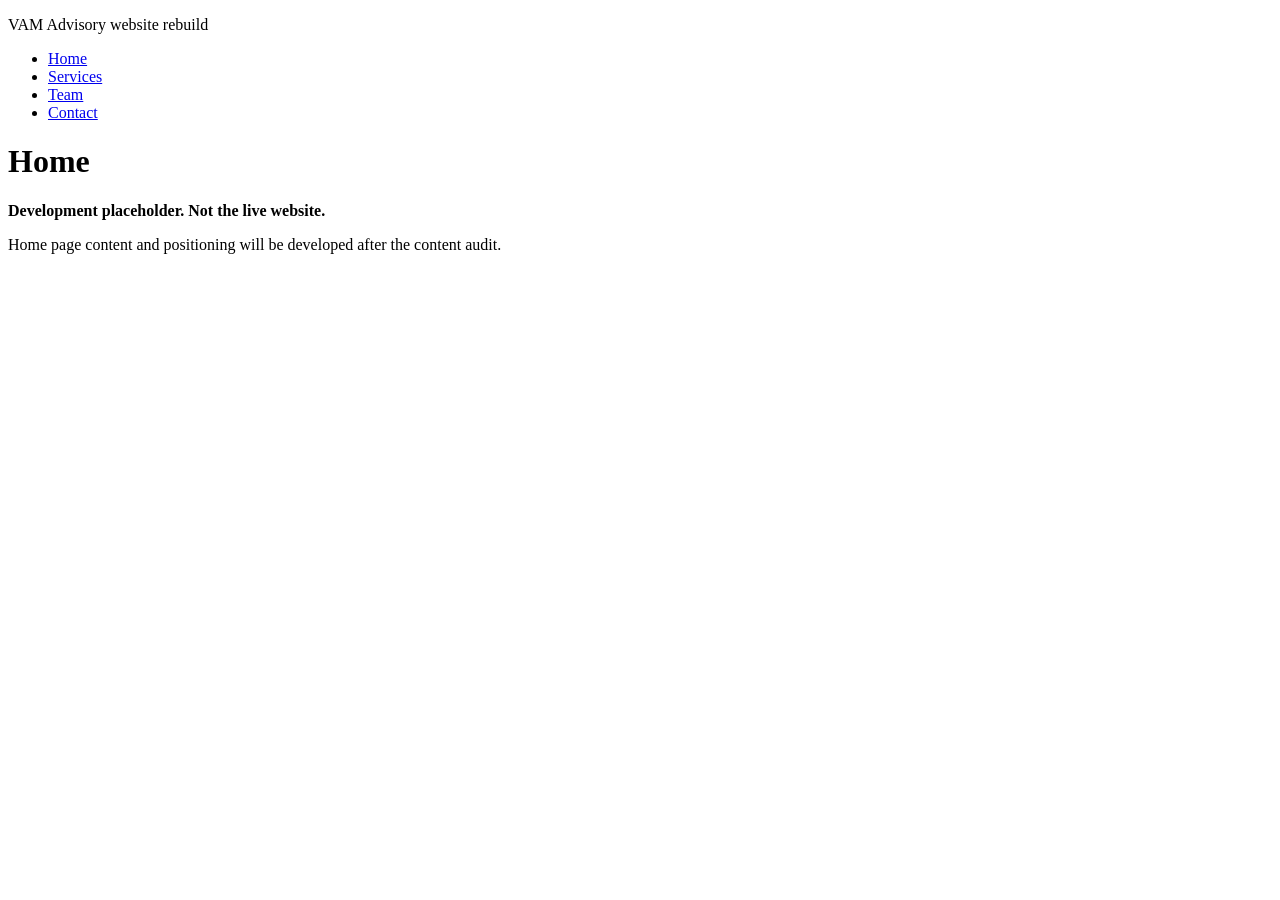
==== index.html @ 02a4db13 "Initialize static rebuild scaffold and staging SEO safeguards" ====
<!doctype html>
<html lang="en">
<head>
  <meta charset="utf-8">
  <meta name="viewport" content="width=device-width, initial-scale=1">
  <meta name="robots" content="noindex, nofollow, noarchive">
  <title>Home | VAM Advisory | Development placeholder</title>
  <link rel="stylesheet" href="assets/css/style.css">
</head>
<body>
  <header><p>VAM Advisory website rebuild</p><nav aria-label="Main navigation"><ul><li><a href="index.html">Home</a></li>
<li><a href="services/index.html">Services</a></li>
<li><a href="team/index.html">Team</a></li>
<li><a href="contact/index.html">Contact</a></li></ul></nav></header>
  <main><h1>Home</h1><p><strong>Development placeholder. Not the live website.</strong></p><p>Home page content and positioning will be developed after the content audit.</p></main>
</body>
</html>
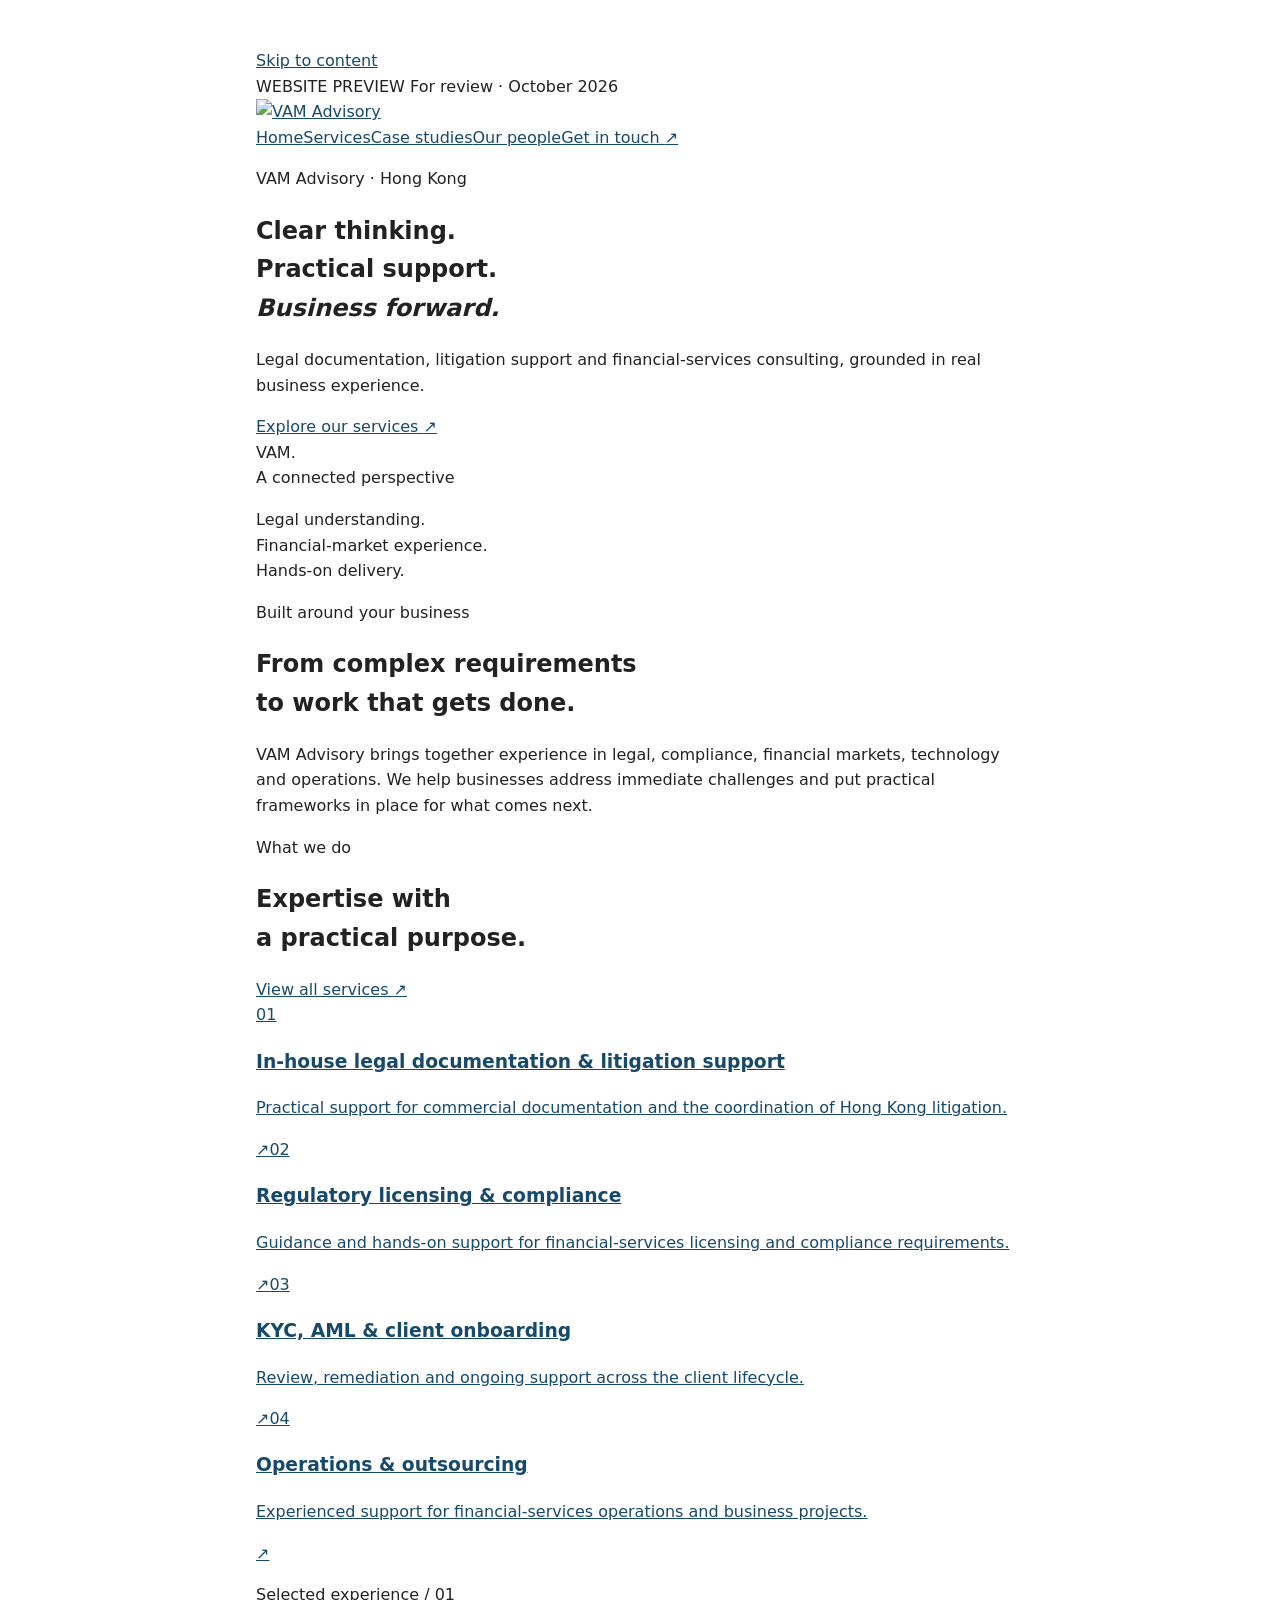
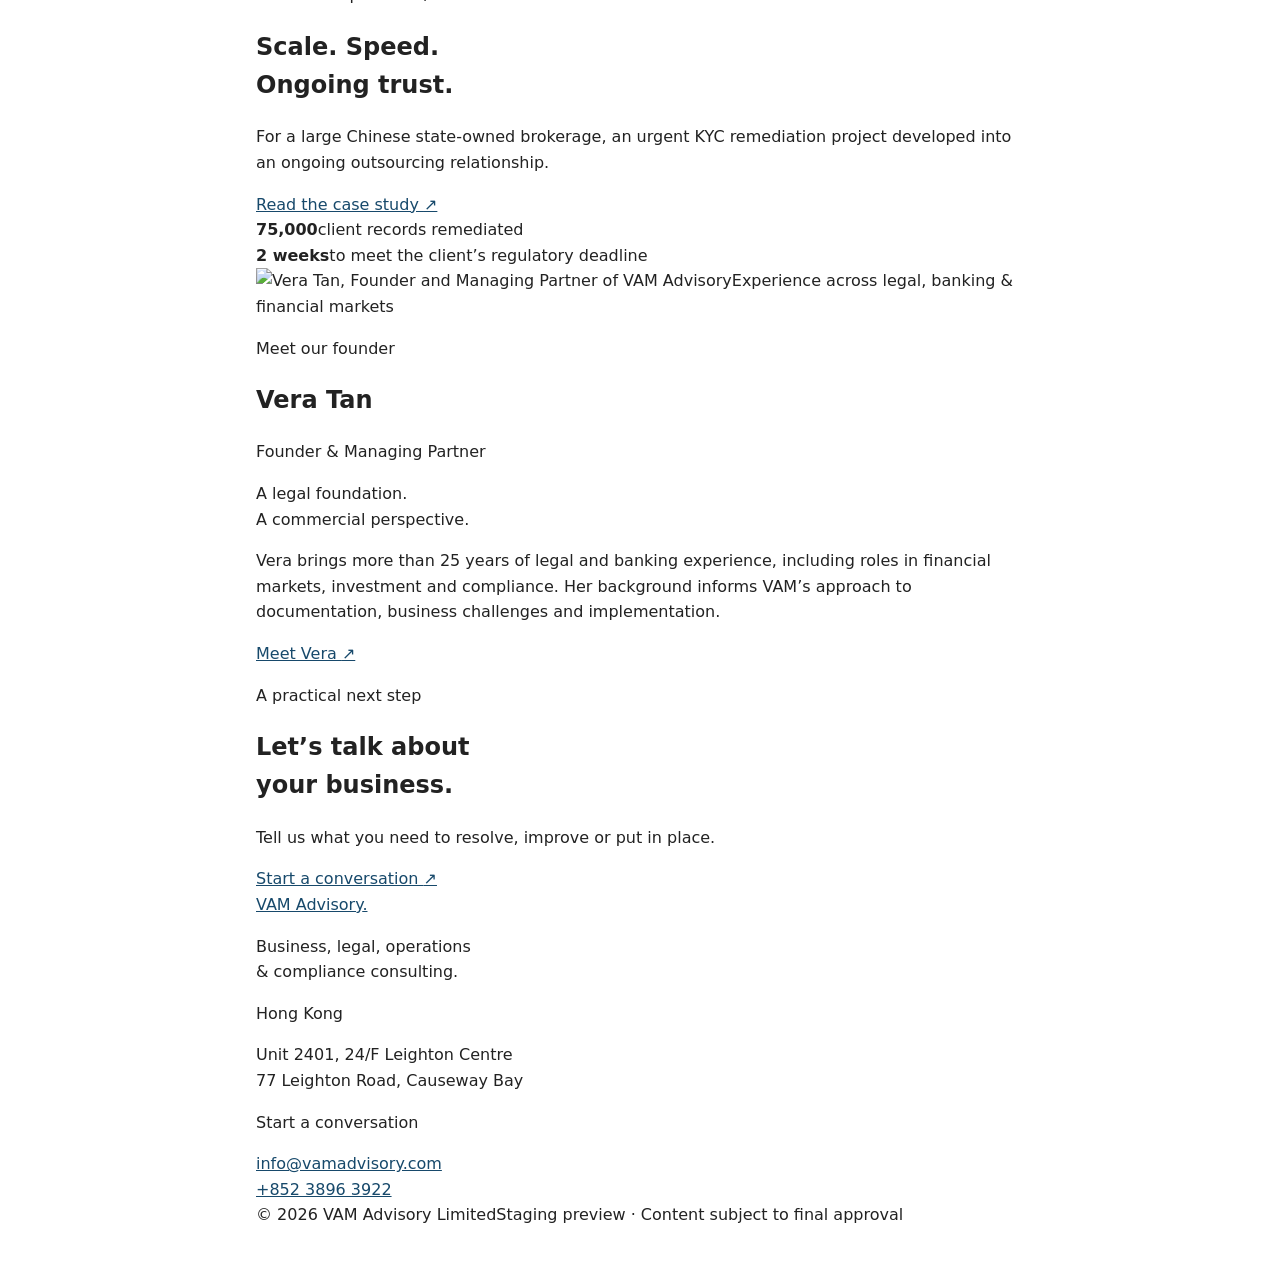
==== commit 7b4deec0: "Build VAM Advisory first review draft" ====
--- a/index.html
+++ b/index.html
@@ -1,17 +1,13 @@
 <!doctype html>
-<html lang="en">
-<head>
-  <meta charset="utf-8">
-  <meta name="viewport" content="width=device-width, initial-scale=1">
-  <meta name="robots" content="noindex, nofollow, noarchive">
-  <title>Home | VAM Advisory | Development placeholder</title>
-  <link rel="stylesheet" href="assets/css/style.css">
-</head>
-<body>
-  <header><p>VAM Advisory website rebuild</p><nav aria-label="Main navigation"><ul><li><a href="index.html">Home</a></li>
-<li><a href="services/index.html">Services</a></li>
-<li><a href="team/index.html">Team</a></li>
-<li><a href="contact/index.html">Contact</a></li></ul></nav></header>
-  <main><h1>Home</h1><p><strong>Development placeholder. Not the live website.</strong></p><p>Home page content and positioning will be developed after the content audit.</p></main>
-</body>
-</html>
+<html lang="en"><head><meta charset="utf-8"><meta name="viewport" content="width=device-width, initial-scale=1">
+<meta name="robots" content="noindex, nofollow, noarchive"><meta name="description" content="VAM Advisory Hong Kong provides legal documentation, litigation support, regulatory compliance, KYC and operational consulting.">
+<meta name="theme-color" content="#181918"><title>Business, legal &amp; compliance consulting | VAM Advisory Hong Kong</title>
+<link rel="stylesheet" href="assets/css/style.css"></head>
+<body><a class="skip" href="#main">Skip to content</a>
+<div class="review-bar">WEBSITE PREVIEW <span>For review · October 2026</span></div>
+<header class="header"><div class="shell header-inner"><a class="brand" href="index.html" aria-label="VAM Advisory home"><img src="assets/images/vam-logo.png" alt="VAM Advisory" width="250" height="82"></a><nav aria-label="Main navigation"><a aria-current="page" href="index.html">Home</a><a href="services/index.html">Services</a><a href="case-studies/index.html">Case studies</a><a href="team/index.html">Our people</a><a class="nav-contact"  href="contact/index.html">Get in touch <span aria-hidden="true">↗</span></a></nav></div></header>
+<main id="main"><section class="hero shell"><div class="hero-copy"><p class="eyebrow">VAM Advisory · Hong Kong</p><h1>Clear thinking.<br>Practical support.<br><em>Business forward.</em></h1><p class="lead">Legal documentation, litigation support and financial-services consulting, grounded in real business experience.</p><a class="button button-dark" href="services/index.html">Explore our services <span aria-hidden="true">↗</span></a></div><aside class="hero-aside"><span class="large-mark" aria-hidden="true">VAM<span>.</span></span><div class="aside-caption"><span class="small-label">A connected perspective</span><p>Legal understanding.<br>Financial-market experience.<br>Hands-on delivery.</p></div><span class="vertical-line" aria-hidden="true"></span></aside></section>
+<section class="intro-band"><div class="shell intro-grid"><p class="eyebrow">Built around your business</p><h2>From complex requirements<br>to work that gets done.</h2><p>VAM Advisory brings together experience in legal, compliance, financial markets, technology and operations. We help businesses address immediate challenges and put practical frameworks in place for what comes next.</p></div></section>
+<section class="section shell"><div class="section-heading"><div><p class="eyebrow">What we do</p><h2>Expertise with<br>a practical purpose.</h2></div><a class="text-link" href="services/index.html">View all services <span aria-hidden="true">↗</span></a></div><div class="service-list"><a class="service-row" href="services/index.html#service-1"><span class="row-no">01</span><h3>In-house legal documentation & litigation support</h3><p>Practical support for commercial documentation and the coordination of Hong Kong litigation.</p><span class="row-arrow" aria-hidden="true">↗</span></a><a class="service-row" href="services/index.html#service-2"><span class="row-no">02</span><h3>Regulatory licensing & compliance</h3><p>Guidance and hands-on support for financial-services licensing and compliance requirements.</p><span class="row-arrow" aria-hidden="true">↗</span></a><a class="service-row" href="services/index.html#service-3"><span class="row-no">03</span><h3>KYC, AML & client onboarding</h3><p>Review, remediation and ongoing support across the client lifecycle.</p><span class="row-arrow" aria-hidden="true">↗</span></a><a class="service-row" href="services/index.html#service-4"><span class="row-no">04</span><h3>Operations & outsourcing</h3><p>Experienced support for financial-services operations and business projects.</p><span class="row-arrow" aria-hidden="true">↗</span></a></div></section><section class="case-feature"><div class="shell feature-grid"><div><p class="eyebrow">Selected experience / 01</p><h2>Scale. Speed.<br>Ongoing trust.</h2><p>For a large Chinese state-owned brokerage, an urgent KYC remediation project developed into an ongoing outsourcing relationship.</p><a class="text-link light-link" href="case-studies/index.html#case-1">Read the case study <span aria-hidden="true">↗</span></a></div><div class="metric"><strong>75,000</strong><span>client records remediated</span><div class="metric-rule"></div><strong class="metric-small">2 weeks</strong><span>to meet the client’s regulatory deadline</span></div></div></section>
+<section class="section shell founder-grid"><div class="portrait-wrap"><img src="assets/images/vera-tan.jpeg" alt="Vera Tan, Founder and Managing Partner of VAM Advisory" width="503" height="586" loading="lazy"><span class="portrait-caption">Experience across legal, banking &amp; financial markets</span></div><div class="founder-copy"><p class="eyebrow">Meet our founder</p><h2>Vera Tan</h2><p class="role">Founder &amp; Managing Partner</p><p class="lead">A legal foundation.<br>A commercial perspective.</p><p>Vera brings more than 25 years of legal and banking experience, including roles in financial markets, investment and compliance. Her background informs VAM’s approach to documentation, business challenges and implementation.</p><a class="text-link" href="team/vera-tan/index.html">Meet Vera <span aria-hidden="true">↗</span></a></div></section><section class="cta"><div class="shell cta-inner"><div><p class="eyebrow">A practical next step</p><h2>Let’s talk about<br>your business.</h2></div><div><p>Tell us what you need to resolve, improve or put in place.</p><a class="button button-dark" href="contact/index.html">Start a conversation <span aria-hidden="true">↗</span></a></div></div></section></main>
+<footer class="footer"><div class="shell footer-grid"><div><a class="footer-brand" href="index.html">VAM Advisory<span class="gold">.</span></a><p>Business, legal, operations<br>&amp; compliance consulting.</p></div><div><p class="footer-label">Hong Kong</p><p>Unit 2401, 24/F Leighton Centre<br>77 Leighton Road, Causeway Bay</p></div><div><p class="footer-label">Start a conversation</p><a href="mailto:info@vamadvisory.com">info@vamadvisory.com</a><br><a href="tel:+85238963922">+852 3896 3922</a></div></div><div class="shell footer-bottom"><span>© 2026 VAM Advisory Limited</span><span>Staging preview · Content subject to final approval</span></div></footer></body></html>
--- a/assets/css/style.css
+++ b/assets/css/style.css
@@ -0,0 +1,4 @@
+/* Minimal placeholder styles. Corporate identity and design are pending approval. */
+body { max-width: 48rem; margin: 3rem auto; padding: 0 1rem; font-family: system-ui, sans-serif; line-height: 1.6; color: #222; }
+nav ul { display: flex; flex-wrap: wrap; gap: 1rem; padding: 0; list-style: none; }
+a { color: #17496b; }
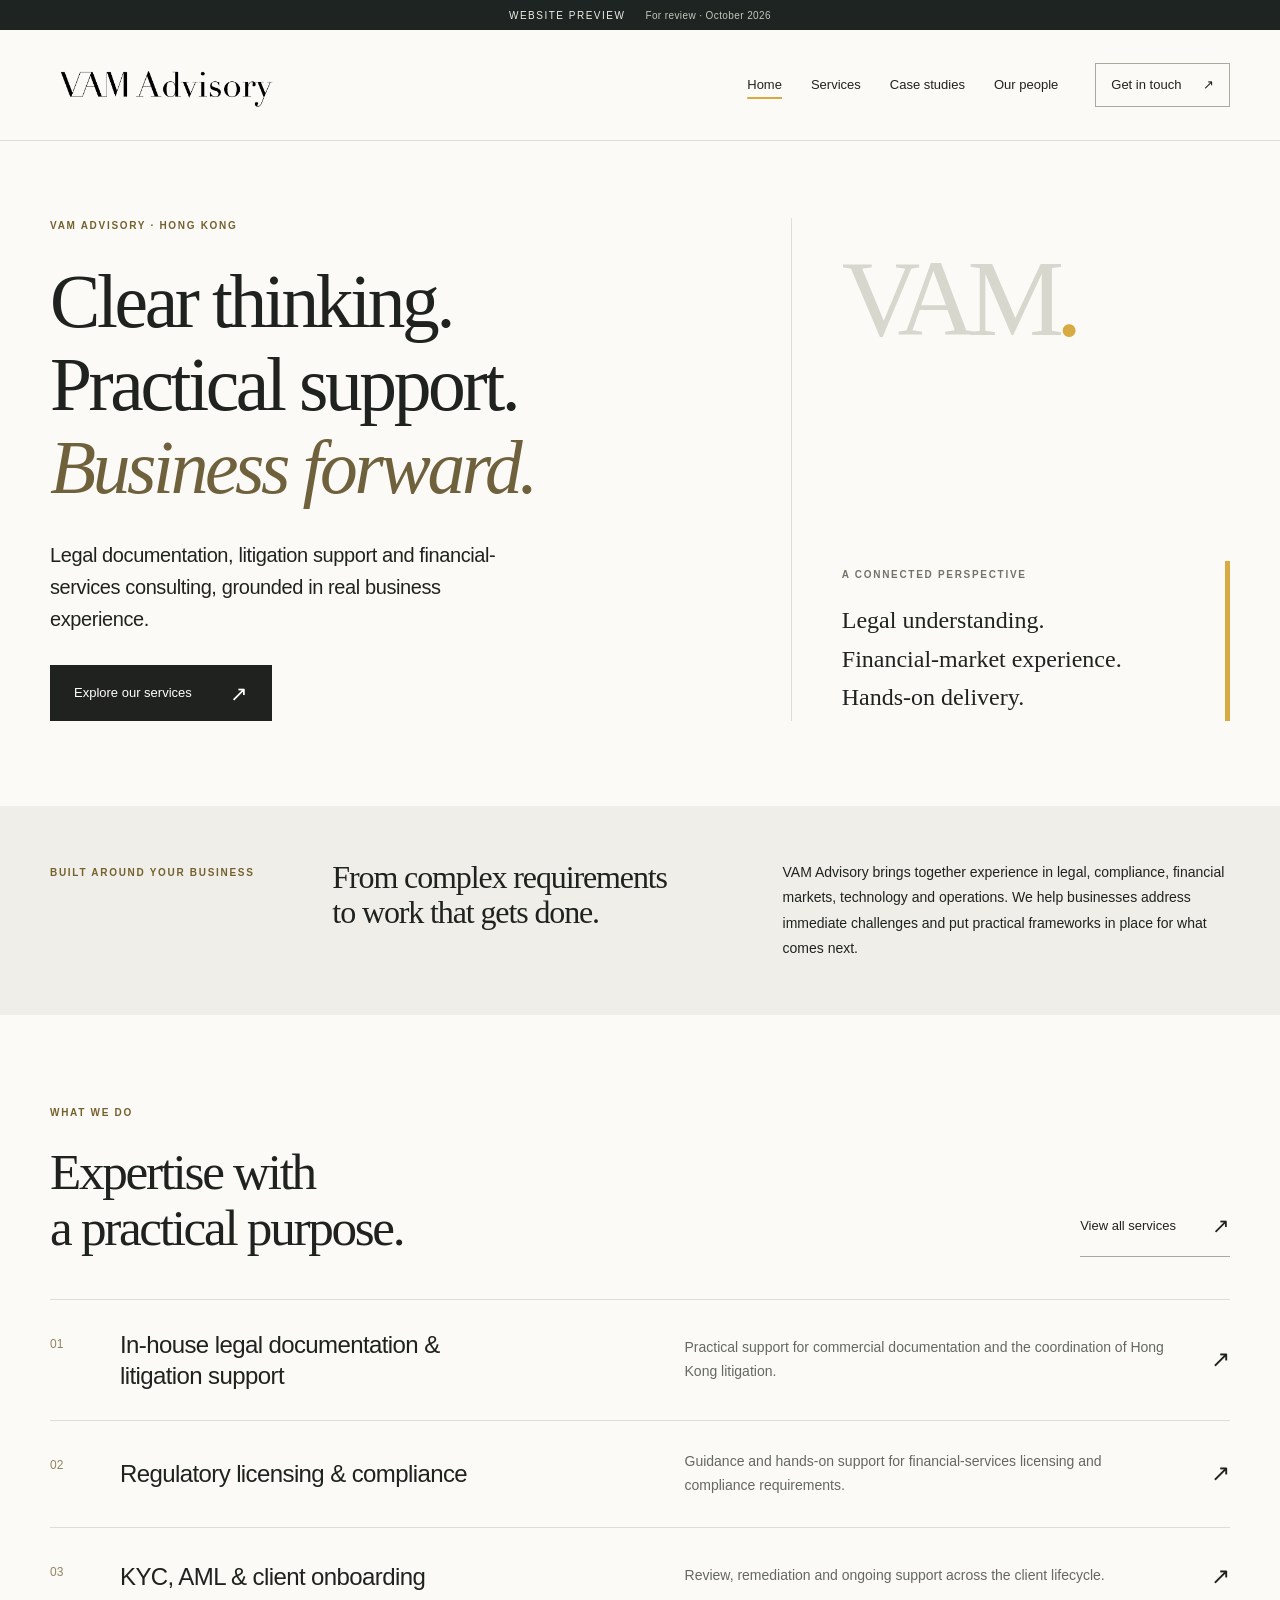
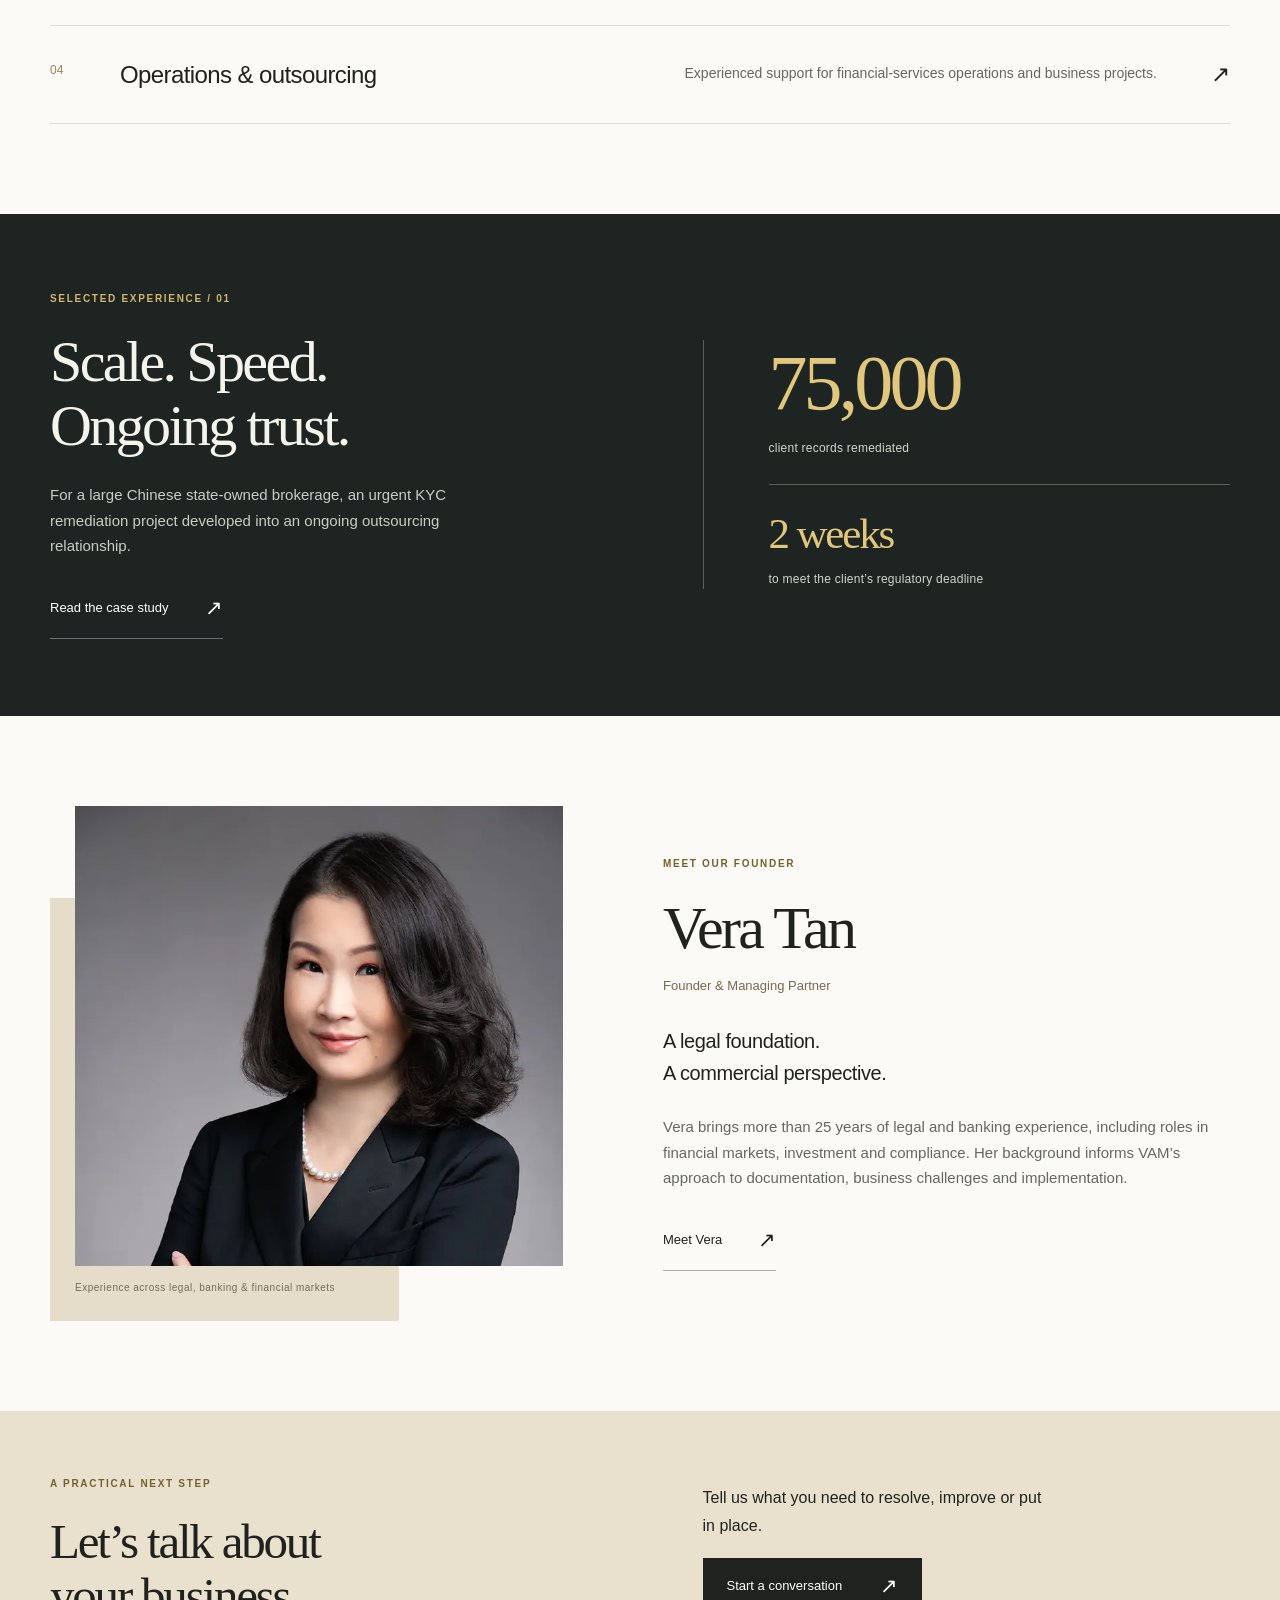
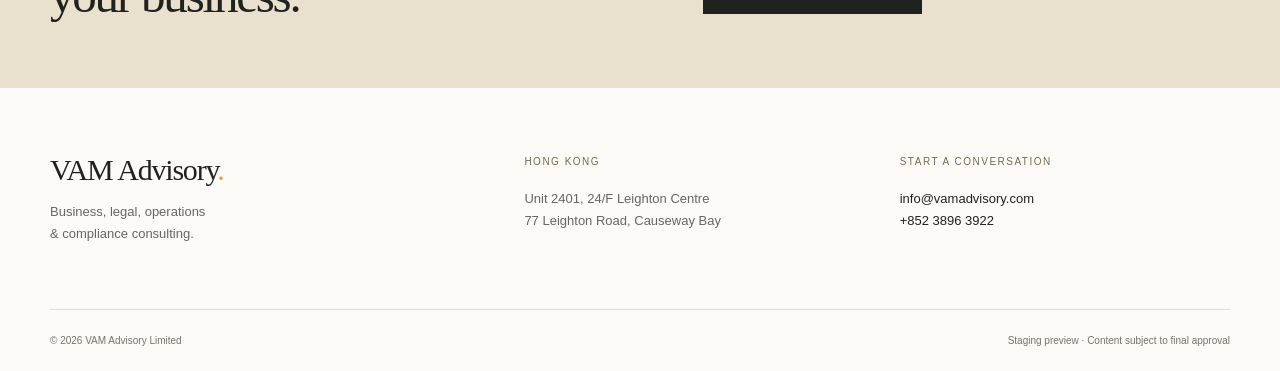
==== commit 1df0576b: "Replace low-resolution adviser portraits with sharper originals" ====
--- a/index.html
+++ b/index.html
@@ -9,5 +9,5 @@
 <main id="main"><section class="hero shell"><div class="hero-copy"><p class="eyebrow">VAM Advisory · Hong Kong</p><h1>Clear thinking.<br>Practical support.<br><em>Business forward.</em></h1><p class="lead">Legal documentation, litigation support and financial-services consulting, grounded in real business experience.</p><a class="button button-dark" href="services/index.html">Explore our services <span aria-hidden="true">↗</span></a></div><aside class="hero-aside"><span class="large-mark" aria-hidden="true">VAM<span>.</span></span><div class="aside-caption"><span class="small-label">A connected perspective</span><p>Legal understanding.<br>Financial-market experience.<br>Hands-on delivery.</p></div><span class="vertical-line" aria-hidden="true"></span></aside></section>
 <section class="intro-band"><div class="shell intro-grid"><p class="eyebrow">Built around your business</p><h2>From complex requirements<br>to work that gets done.</h2><p>VAM Advisory brings together experience in legal, compliance, financial markets, technology and operations. We help businesses address immediate challenges and put practical frameworks in place for what comes next.</p></div></section>
 <section class="section shell"><div class="section-heading"><div><p class="eyebrow">What we do</p><h2>Expertise with<br>a practical purpose.</h2></div><a class="text-link" href="services/index.html">View all services <span aria-hidden="true">↗</span></a></div><div class="service-list"><a class="service-row" href="services/index.html#service-1"><span class="row-no">01</span><h3>In-house legal documentation & litigation support</h3><p>Practical support for commercial documentation and the coordination of Hong Kong litigation.</p><span class="row-arrow" aria-hidden="true">↗</span></a><a class="service-row" href="services/index.html#service-2"><span class="row-no">02</span><h3>Regulatory licensing & compliance</h3><p>Guidance and hands-on support for financial-services licensing and compliance requirements.</p><span class="row-arrow" aria-hidden="true">↗</span></a><a class="service-row" href="services/index.html#service-3"><span class="row-no">03</span><h3>KYC, AML & client onboarding</h3><p>Review, remediation and ongoing support across the client lifecycle.</p><span class="row-arrow" aria-hidden="true">↗</span></a><a class="service-row" href="services/index.html#service-4"><span class="row-no">04</span><h3>Operations & outsourcing</h3><p>Experienced support for financial-services operations and business projects.</p><span class="row-arrow" aria-hidden="true">↗</span></a></div></section><section class="case-feature"><div class="shell feature-grid"><div><p class="eyebrow">Selected experience / 01</p><h2>Scale. Speed.<br>Ongoing trust.</h2><p>For a large Chinese state-owned brokerage, an urgent KYC remediation project developed into an ongoing outsourcing relationship.</p><a class="text-link light-link" href="case-studies/index.html#case-1">Read the case study <span aria-hidden="true">↗</span></a></div><div class="metric"><strong>75,000</strong><span>client records remediated</span><div class="metric-rule"></div><strong class="metric-small">2 weeks</strong><span>to meet the client’s regulatory deadline</span></div></div></section>
-<section class="section shell founder-grid"><div class="portrait-wrap"><img src="assets/images/vera-tan.jpeg" alt="Vera Tan, Founder and Managing Partner of VAM Advisory" width="503" height="586" loading="lazy"><span class="portrait-caption">Experience across legal, banking &amp; financial markets</span></div><div class="founder-copy"><p class="eyebrow">Meet our founder</p><h2>Vera Tan</h2><p class="role">Founder &amp; Managing Partner</p><p class="lead">A legal foundation.<br>A commercial perspective.</p><p>Vera brings more than 25 years of legal and banking experience, including roles in financial markets, investment and compliance. Her background informs VAM’s approach to documentation, business challenges and implementation.</p><a class="text-link" href="team/vera-tan/index.html">Meet Vera <span aria-hidden="true">↗</span></a></div></section><section class="cta"><div class="shell cta-inner"><div><p class="eyebrow">A practical next step</p><h2>Let’s talk about<br>your business.</h2></div><div><p>Tell us what you need to resolve, improve or put in place.</p><a class="button button-dark" href="contact/index.html">Start a conversation <span aria-hidden="true">↗</span></a></div></div></section></main>
+<section class="section shell founder-grid"><div class="portrait-wrap"><img src="assets/images/vera-tan-team.webp" alt="Vera Tan, Founder and Managing Partner of VAM Advisory" width="720" height="842" loading="lazy"><span class="portrait-caption">Experience across legal, banking &amp; financial markets</span></div><div class="founder-copy"><p class="eyebrow">Meet our founder</p><h2>Vera Tan</h2><p class="role">Founder &amp; Managing Partner</p><p class="lead">A legal foundation.<br>A commercial perspective.</p><p>Vera brings more than 25 years of legal and banking experience, including roles in financial markets, investment and compliance. Her background informs VAM’s approach to documentation, business challenges and implementation.</p><a class="text-link" href="team/vera-tan/index.html">Meet Vera <span aria-hidden="true">↗</span></a></div></section><section class="cta"><div class="shell cta-inner"><div><p class="eyebrow">A practical next step</p><h2>Let’s talk about<br>your business.</h2></div><div><p>Tell us what you need to resolve, improve or put in place.</p><a class="button button-dark" href="contact/index.html">Start a conversation <span aria-hidden="true">↗</span></a></div></div></section></main>
 <footer class="footer"><div class="shell footer-grid"><div><a class="footer-brand" href="index.html">VAM Advisory<span class="gold">.</span></a><p>Business, legal, operations<br>&amp; compliance consulting.</p></div><div><p class="footer-label">Hong Kong</p><p>Unit 2401, 24/F Leighton Centre<br>77 Leighton Road, Causeway Bay</p></div><div><p class="footer-label">Start a conversation</p><a href="mailto:info@vamadvisory.com">info@vamadvisory.com</a><br><a href="tel:+85238963922">+852 3896 3922</a></div></div><div class="shell footer-bottom"><span>© 2026 VAM Advisory Limited</span><span>Staging preview · Content subject to final approval</span></div></footer></body></html>
--- a/assets/css/style.css
+++ b/assets/css/style.css
@@ -1,4 +1,5 @@
-/* Minimal placeholder styles. Corporate identity and design are pending approval. */
-body { max-width: 48rem; margin: 3rem auto; padding: 0 1rem; font-family: system-ui, sans-serif; line-height: 1.6; color: #222; }
-nav ul { display: flex; flex-wrap: wrap; gap: 1rem; padding: 0; list-style: none; }
-a { color: #17496b; }
+@charset "UTF-8";
+:root{--ink:#20221f;--muted:#656761;--paper:#fbfaf7;--gold:#d7ab42;--line:#deded6;--dark:#1e2421}*{box-sizing:border-box}html{scroll-behavior:smooth;scroll-padding-top:30px}body{margin:0;background:var(--paper);color:var(--ink);font:16px/1.7 Arial,Helvetica,sans-serif}a{color:inherit;text-decoration:none}a:focus-visible{outline:3px solid #a47616;outline-offset:5px}img{display:block;max-width:100%;height:auto}p{margin:0 0 1.2rem}h1,h2,h3{font-weight:400;margin:0;line-height:1.1}h1,h2{font-family:Georgia,'Times New Roman',serif;letter-spacing:-.045em}h1{font-size:clamp(48px,5.9vw,88px)}h1 em{font-weight:400;color:#70613d}h2{font-size:clamp(36px,4vw,55px)}h3{font-size:22px;line-height:1.3;letter-spacing:-.025em}em{font-weight:400}.shell{width:min(1180px,calc(100% - 96px));margin:auto}.review-bar{background:var(--dark);color:#eceee9;min-height:30px;display:flex;align-items:center;justify-content:center;gap:20px;font-size:10px;letter-spacing:.15em;padding:5px 20px}.review-bar span{letter-spacing:.04em;color:#c3c7bd}.header{border-bottom:1px solid var(--line);background:var(--paper)}.header-inner{display:flex;align-items:center;justify-content:space-between;min-height:110px;gap:40px}.brand{width:230px;flex-shrink:0}.brand img{width:230px}.header nav{display:flex;align-items:center;gap:29px;font-size:13px}.header nav a{padding:12px 0;white-space:nowrap}.header nav a[aria-current=page]{text-decoration:underline;text-decoration-color:var(--gold);text-underline-offset:8px;text-decoration-thickness:2px}.header nav a:hover,.text-link:hover{color:#936d16}.header nav .nav-contact{border:1px solid #aaa99f;padding:10px 15px;margin-left:8px}.nav-contact span{margin-left:18px}.eyebrow,.small-label{font:10px/1.5 Arial,Helvetica,sans-serif;font-weight:600;letter-spacing:.17em;text-transform:uppercase}.eyebrow{margin-bottom:24px;color:#75612e}.lead{font-size:20px;line-height:1.6;letter-spacing:-.02em}.button{display:inline-flex;align-items:center;justify-content:space-between;gap:38px;padding:16px 23px;font-size:13px;border:1px solid var(--ink)}.button-dark{color:white;background:var(--ink)}.button:hover{background:#41463f}.button span{font-size:21px;line-height:1}.hero{display:grid;grid-template-columns:1.55fr 1fr;gap:60px;padding-top:77px;padding-bottom:85px}.hero-copy .eyebrow{margin-bottom:27px}.hero-copy .lead{max-width:485px;margin:30px 0}.hero-aside{position:relative;display:flex;flex-direction:column;justify-content:space-between;align-self:stretch;border-left:1px solid var(--line);padding:27px 0 5px 50px;overflow:hidden}.large-mark{font:normal clamp(65px,8.5vw,118px)/1 Georgia,serif;letter-spacing:-.08em;color:#d7d7ce;white-space:nowrap}.large-mark span{color:var(--gold)}.aside-caption{position:relative;z-index:1;margin-top:75px}.aside-caption .small-label{color:#727469}.aside-caption p{font:24px/1.6 Georgia,serif;margin:15px 0 0}.vertical-line{position:absolute;right:0;bottom:0;height:160px;border-left:5px solid var(--gold)}.intro-band{background:#efeee8;padding:54px 0}.intro-grid{display:grid;grid-template-columns:.65fr 1.1fr 1.2fr;gap:40px}.intro-grid h2{font-size:32px;letter-spacing:-.035em}.intro-grid p{font-size:14px;line-height:1.8;margin-bottom:0}.intro-grid .eyebrow{font-size:10px;padding-top:4px}.section{padding-top:90px;padding-bottom:90px}.section-heading{display:flex;justify-content:space-between;align-items:flex-end;margin-bottom:42px;gap:30px}.text-link{font-size:13px;display:inline-flex;gap:36px;align-items:center;padding:12px 0;border-bottom:1px solid #aaa99f}.text-link span{font-size:21px}.service-list{border-top:1px solid var(--line)}.service-row{display:grid;grid-template-columns:45px 1.1fr 1fr 30px;gap:25px;align-items:center;border-bottom:1px solid var(--line);padding:29px 0}.service-row:hover{background:#f0efe8}.row-no{color:#94845e;font-size:12px;align-self:start;padding-top:5px}.service-row h3{max-width:350px;font-size:24px}.service-row p{font-size:14px;line-height:1.7;color:var(--muted);margin:0}.row-arrow{font-size:23px;justify-self:end}.case-feature{background:var(--dark);color:#f4f3ec;padding:77px 0}.feature-grid{display:grid;grid-template-columns:1fr 1fr;gap:125px}.case-feature .eyebrow{color:#d0b66f}.case-feature h2{font-size:58px;margin-bottom:25px}.case-feature p:not(.eyebrow){font-size:15px;color:#c9cec5;max-width:420px}.light-link{color:white;border-color:#677166}.metric{border-left:1px solid #586053;padding-left:65px;display:flex;flex-direction:column;align-self:center}.metric strong{font:78px/1.1 Georgia,serif;letter-spacing:-.05em;color:#e1c67d}.metric .metric-small{font-size:43px}.metric span{font-size:12px;margin-top:12px;color:#d0d6ca;letter-spacing:.02em}.metric-rule{height:1px;background:#586053;margin:25px 0}.founder-grid{display:grid;grid-template-columns:.95fr 1.05fr;gap:100px;align-items:center}.portrait-wrap{position:relative;padding:0 0 25px 25px}.portrait-wrap:before{content:'';position:absolute;left:0;bottom:0;width:68%;height:82%;background:#e5ddc9;z-index:-1}.portrait-wrap img{width:100%;max-height:460px;object-fit:cover;object-position:top}.portrait-caption{display:block;font-size:10px;color:#756c57;padding-top:13px;letter-spacing:.05em}.founder-copy h2{font-size:60px}.role{font-size:13px;color:#746952;margin:14px 0 28px}.founder-copy>.lead{margin:25px 0}.founder-copy>p:not(.lead,.eyebrow,.role){font-size:15px;color:var(--muted)}.cta{background:#e9e1cd;padding:65px 0}.cta-inner{display:grid;grid-template-columns:1fr 1fr;align-items:center;gap:125px}.cta .eyebrow{color:#75612e}.cta h2{font-size:49px}.cta-inner>div:last-child{max-width:350px}.cta-inner p:not(.eyebrow){font-size:16px}.footer{background:var(--paper);padding:65px 0 22px}.footer-grid{display:grid;grid-template-columns:1.3fr 1fr 1fr;gap:45px;font-size:13px}.footer-brand{font:30px Georgia,serif;letter-spacing:-.04em}.gold{color:var(--gold)}.footer-grid>div>p{color:var(--muted);margin-top:14px}.footer-grid .footer-label{font-size:10px;letter-spacing:.15em;text-transform:uppercase;margin:0 0 18px;color:#766a4f}.footer-bottom{display:flex;justify-content:space-between;gap:20px;border-top:1px solid var(--line);padding-top:22px;margin-top:45px;font-size:10px;color:#74756d}.page-hero{padding-top:74px;padding-bottom:62px}.page-hero h1{max-width:1000px}.page-intro{display:grid;grid-template-columns:1fr 1fr;gap:100px;max-width:1050px;margin-top:36px}.page-intro>p:last-child{font-size:15px;color:var(--muted)}.service-jump{display:grid;grid-template-columns:repeat(3,1fr);border-top:1px solid var(--line);padding:25px 0 45px;gap:18px 30px}.service-jump a{font-size:12px;display:flex;gap:15px}.service-jump span{color:#9a8146}.service-jump a:hover{text-decoration:underline}.service-detail{display:grid;grid-template-columns:1fr 1fr;gap:100px;padding:62px 0;border-top:1px solid var(--line);scroll-margin-top:25px}.service-detail h2{font-size:40px}.service-detail .lead{font-size:17px;margin-top:25px}.detail-items h3,.case-story h3{font-size:16px;margin-bottom:12px}.detail-items>div+div{margin-top:25px}.detail-items p{font-size:15px;color:var(--muted)}.small-note{font-size:12px!important;color:#797971!important;line-height:1.8}.case-detail{display:grid;grid-template-columns:1fr 1fr;gap:100px;padding:65px 0;border-top:1px solid var(--line)}.case-heading h2{font-size:43px;max-width:460px}.client-type{font-size:13px;color:var(--muted);margin-top:20px}.case-stat{font:57px/1 Georgia,serif;color:#866c30;margin-top:35px}.case-stat span{display:block;font:12px/1.6 Arial,sans-serif;letter-spacing:.02em;margin-top:12px}.case-story>div+div{margin-top:35px}.case-story p{font-size:15px;color:var(--muted)}.team-feature{display:grid;grid-template-columns:.8fr 1fr;gap:100px;align-items:center;padding-bottom:85px}.team-photo img{width:100%;max-height:470px;object-fit:cover;object-position:top}.team-feature h2{font-size:56px}.team-feature>div>p:not(.lead,.eyebrow,.role){color:var(--muted)}.profile-hero{display:grid;grid-template-columns:1.1fr .9fr;gap:100px;padding-top:70px;padding-bottom:70px;align-items:center}.profile-hero h1{font-size:90px}.profile-hero .lead{margin-bottom:30px}.profile-photo img{width:100%;max-height:540px;object-fit:cover;object-position:top}.profile-body{display:grid;grid-template-columns:1fr 1fr;gap:100px;border-top:1px solid var(--line)}.profile-body p:not(.lead){font-size:15px;color:var(--muted)}.experience-section{padding-top:0}.experience-list{border-top:1px solid var(--line)}.experience-row{display:grid;grid-template-columns:1fr 1fr;gap:100px;padding:28px 0;border-bottom:1px solid var(--line)}.experience-row h3{font-size:23px}.experience-row .role{margin:0 0 6px;color:var(--ink)}.experience-row p:last-child{font-size:13px;color:var(--muted);margin:0}.experience-section>.small-note{max-width:700px;margin:24px 0 0}.contact-grid{display:grid;grid-template-columns:1.35fr 1fr;gap:100px;padding-bottom:90px}.contact-primary{border-top:1px solid var(--line);padding-top:35px}.contact-email{font:clamp(24px,3vw,38px)/1.4 Georgia,serif;letter-spacing:-.035em;display:inline-block;margin-bottom:25px}.contact-email span{color:#9b803d}.contact-primary>p:not(.eyebrow){max-width:410px;font-size:15px;color:var(--muted)}.contact-primary .button{margin-top:10px}.mobile-break{display:none}.contact-details{background:#eeece4;padding:35px 40px}.contact-details h2{font:12px Arial,sans-serif;text-transform:uppercase;letter-spacing:.13em;margin-bottom:20px}.contact-details p,.contact-details a{font-size:15px;color:#5d6057}.contact-details>div+div{padding-top:25px;border-top:1px solid #d0cec3;margin-top:30px}.skip{position:absolute;top:-100px;left:20px;background:white;padding:10px;z-index:100}.skip:focus{top:10px}
+@media(min-width:1500px){.hero{padding-top:95px;padding-bottom:100px}}@media(max-width:1050px){.shell{width:calc(100% - 64px)}.header-inner{gap:25px}.brand,.brand img{width:190px}.header nav{gap:18px;font-size:12px}.hero{gap:35px}.hero-aside{padding-left:30px}.intro-grid{grid-template-columns:.65fr 1.2fr 1.2fr;gap:25px}.intro-grid h2{font-size:27px}.feature-grid,.founder-grid,.cta-inner,.service-detail,.case-detail,.profile-hero,.profile-body,.team-feature,.contact-grid{gap:55px}.metric{padding-left:45px}.metric strong{font-size:65px}.service-row{gap:18px;grid-template-columns:30px 1.2fr 1fr 20px}.service-row h3{font-size:21px}.experience-row{gap:55px}.page-intro{gap:60px}}
+@media(max-width:760px){.shell{width:calc(100% - 40px)}.review-bar{font-size:9px;gap:12px}.header-inner{display:block;padding:18px 0 14px;min-height:0}.brand,.brand img{width:190px}.header nav{margin-top:18px;justify-content:space-between;gap:10px;font-size:11px}.header nav .nav-contact{margin:0;padding:7px 9px}.nav-contact span{margin-left:7px}.hero{grid-template-columns:1fr;padding-top:44px;padding-bottom:46px;gap:35px}.hero h1{font-size:clamp(42px,9.5vw,65px)}.hero-copy .lead{font-size:17px;margin:24px 0}.hero-aside{display:none}.eyebrow{font-size:9px;margin-bottom:18px}.intro-band{padding:35px 0}.intro-grid{display:block}.intro-grid h2{font-size:31px;margin:20px 0}.intro-grid p:last-child{max-width:550px}.section{padding-top:53px;padding-bottom:53px}.section-heading{align-items:start;margin-bottom:27px}.section-heading h2{font-size:35px}.section-heading>.text-link{font-size:11px;gap:9px;white-space:nowrap;margin-top:30px}.service-row{grid-template-columns:24px 1fr 20px;gap:12px;padding:24px 0}.service-row h3{font-size:20px}.service-row p{grid-column:2;grid-row:2;font-size:13px}.row-arrow{grid-column:3;grid-row:1}.row-no{font-size:10px}.feature-grid{grid-template-columns:1fr;gap:35px}.case-feature{padding:46px 0}.case-feature h2{font-size:44px}.metric{padding-left:25px;border-left:3px solid var(--gold);max-width:400px}.metric strong{font-size:64px}.metric .metric-small{font-size:35px}.metric-rule{margin:20px 0}.founder-grid{grid-template-columns:1fr;gap:38px}.portrait-wrap{max-width:420px;padding-left:18px;padding-bottom:18px}.portrait-wrap img{max-height:390px}.founder-copy h2{font-size:48px}.cta{padding:42px 0}.cta-inner{grid-template-columns:1fr;gap:27px}.cta h2{font-size:40px}.footer{padding-top:42px}.footer-grid{grid-template-columns:1fr 1fr;gap:30px 20px}.footer-grid>div:first-child{grid-column:1/-1}.footer-bottom{flex-direction:column;gap:8px;margin-top:30px;font-size:9px}.page-hero{padding:44px 0 32px}.page-hero h1{font-size:49px}.page-intro{grid-template-columns:1fr;gap:4px;margin-top:25px}.page-intro .lead{font-size:18px}.page-intro>p:last-child{font-size:14px}.service-jump{grid-template-columns:1fr 1fr;gap:18px;padding-bottom:30px}.service-jump a{font-size:11px;gap:10px}.service-detail,.case-detail,.profile-body{grid-template-columns:1fr;gap:25px;padding:40px 0}.service-detail h2,.case-heading h2{font-size:34px}.service-detail .lead{font-size:17px;margin:20px 0 0}.detail-items p,.case-story p{font-size:14px}.case-story>div+div{margin-top:25px}.case-stat{font-size:48px;margin-top:25px}.team-feature{grid-template-columns:1fr;gap:35px;padding-bottom:50px}.team-photo{max-width:400px}.team-photo img{max-height:420px}.team-feature h2{font-size:46px}.profile-hero{grid-template-columns:1fr;gap:35px;padding:44px 0}.profile-hero h1{font-size:65px}.profile-photo{max-width:420px}.profile-photo img{max-height:440px}.experience-row{grid-template-columns:1fr;gap:12px;padding:25px 0}.experience-row h3{font-size:22px}.contact-grid{grid-template-columns:1fr;gap:30px;padding-bottom:50px}.contact-primary{padding-top:26px}.contact-email{font-size:30px;overflow-wrap:anywhere}.contact-details{padding:28px}.lead{font-size:18px}.profile-body .lead{font-size:18px}}
+@media(prefers-reduced-motion:reduce){html{scroll-behavior:auto}}
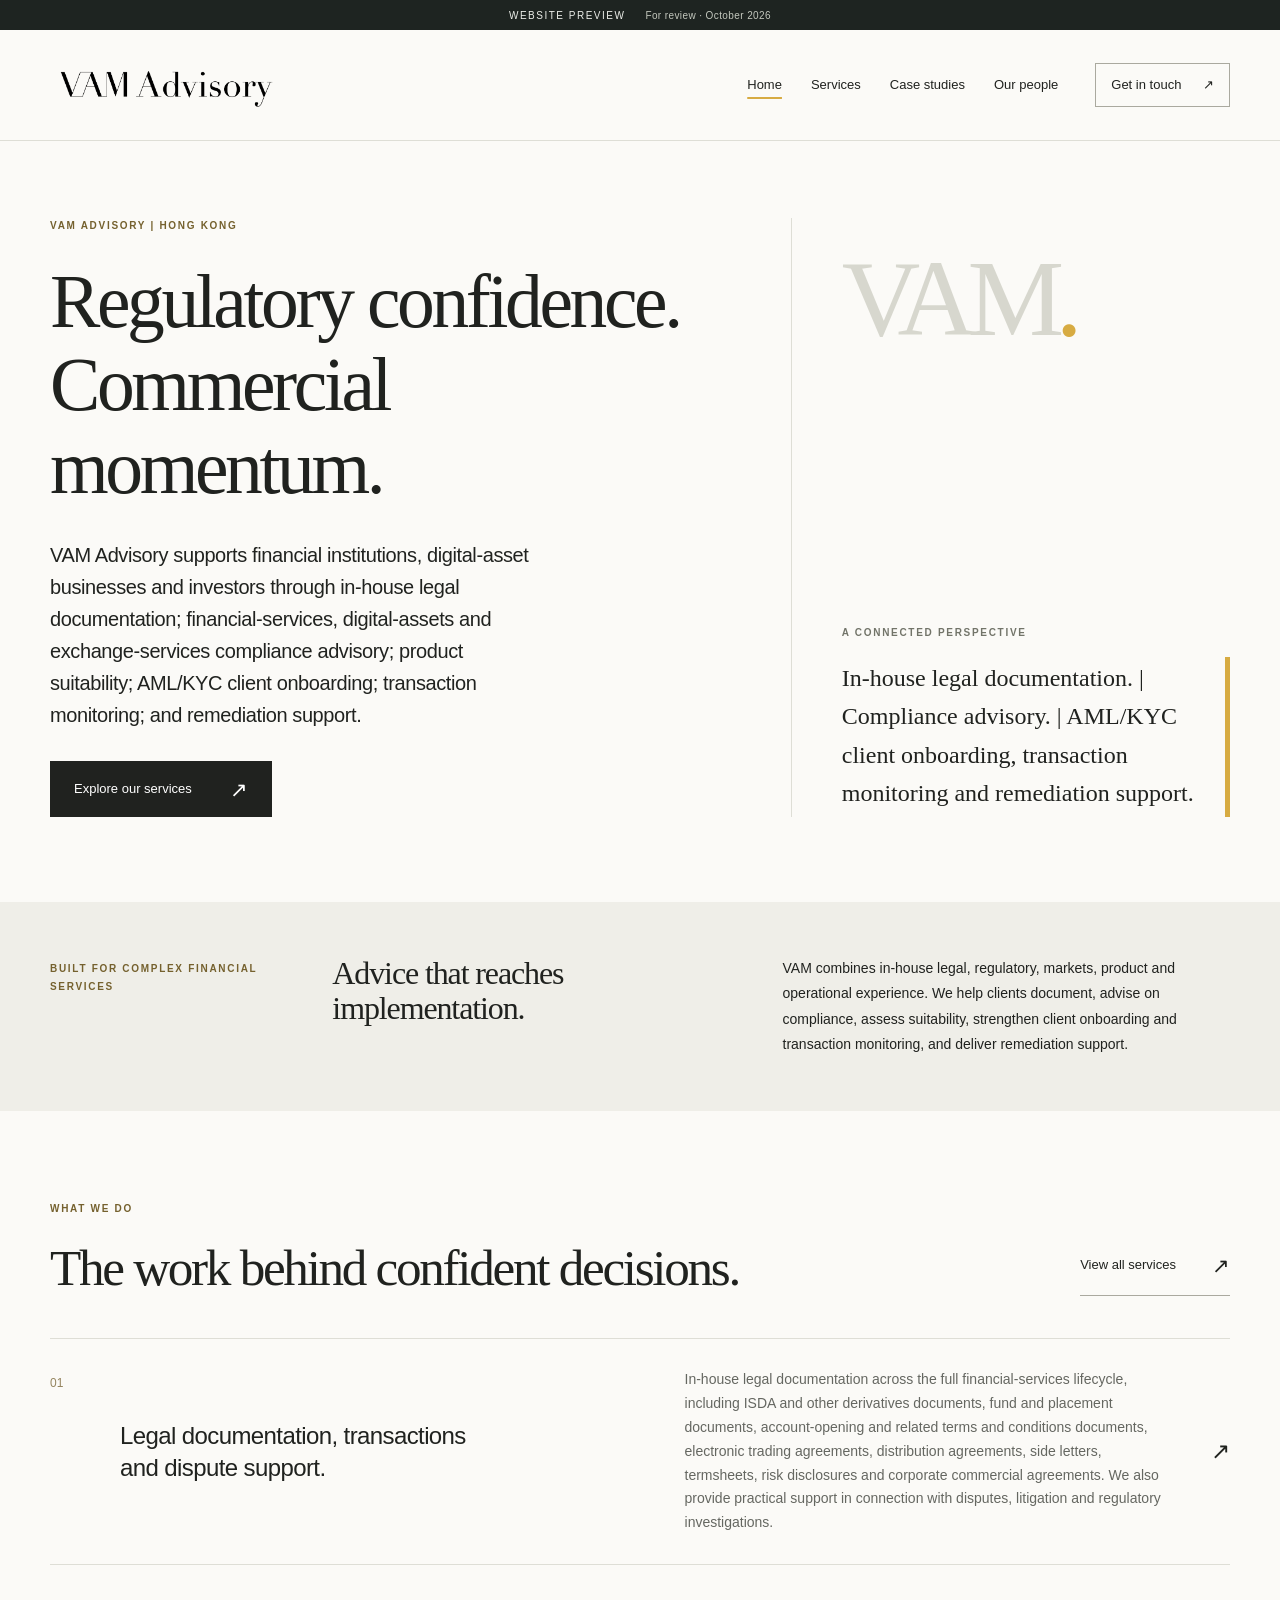
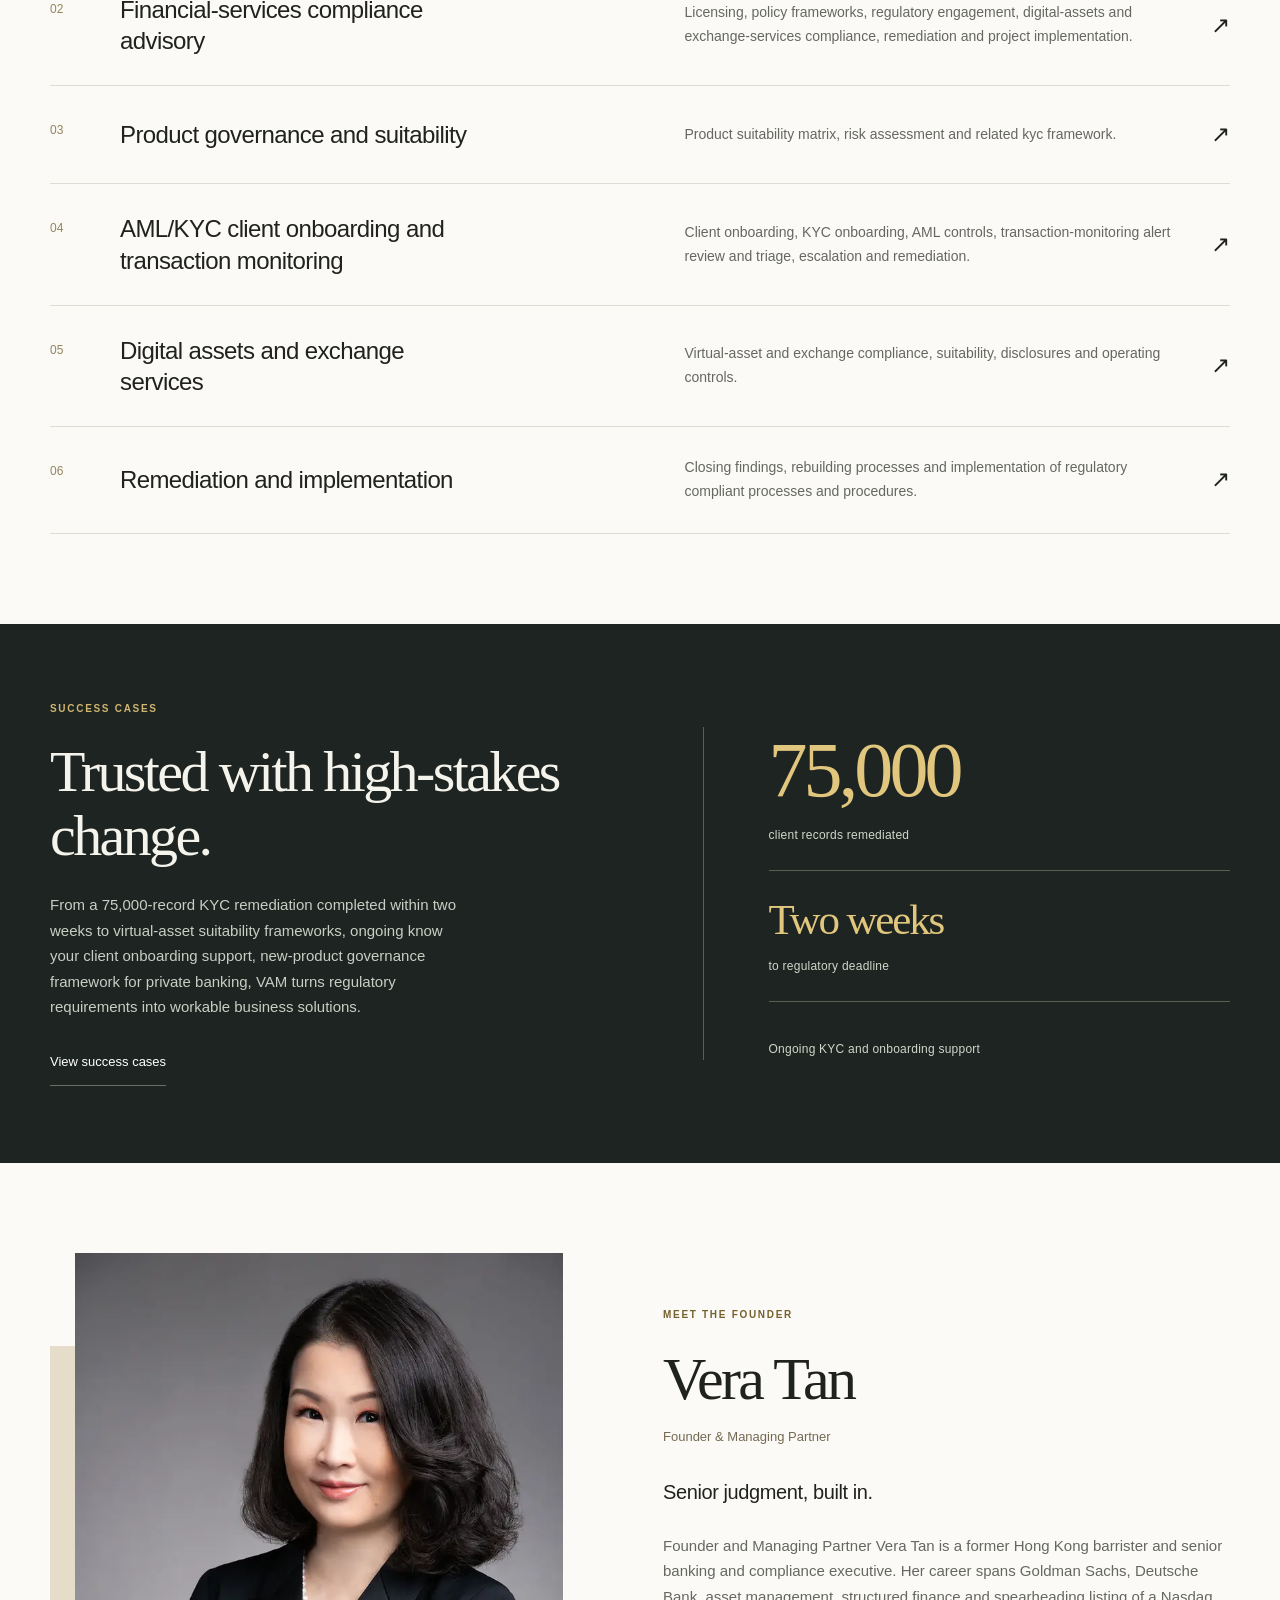
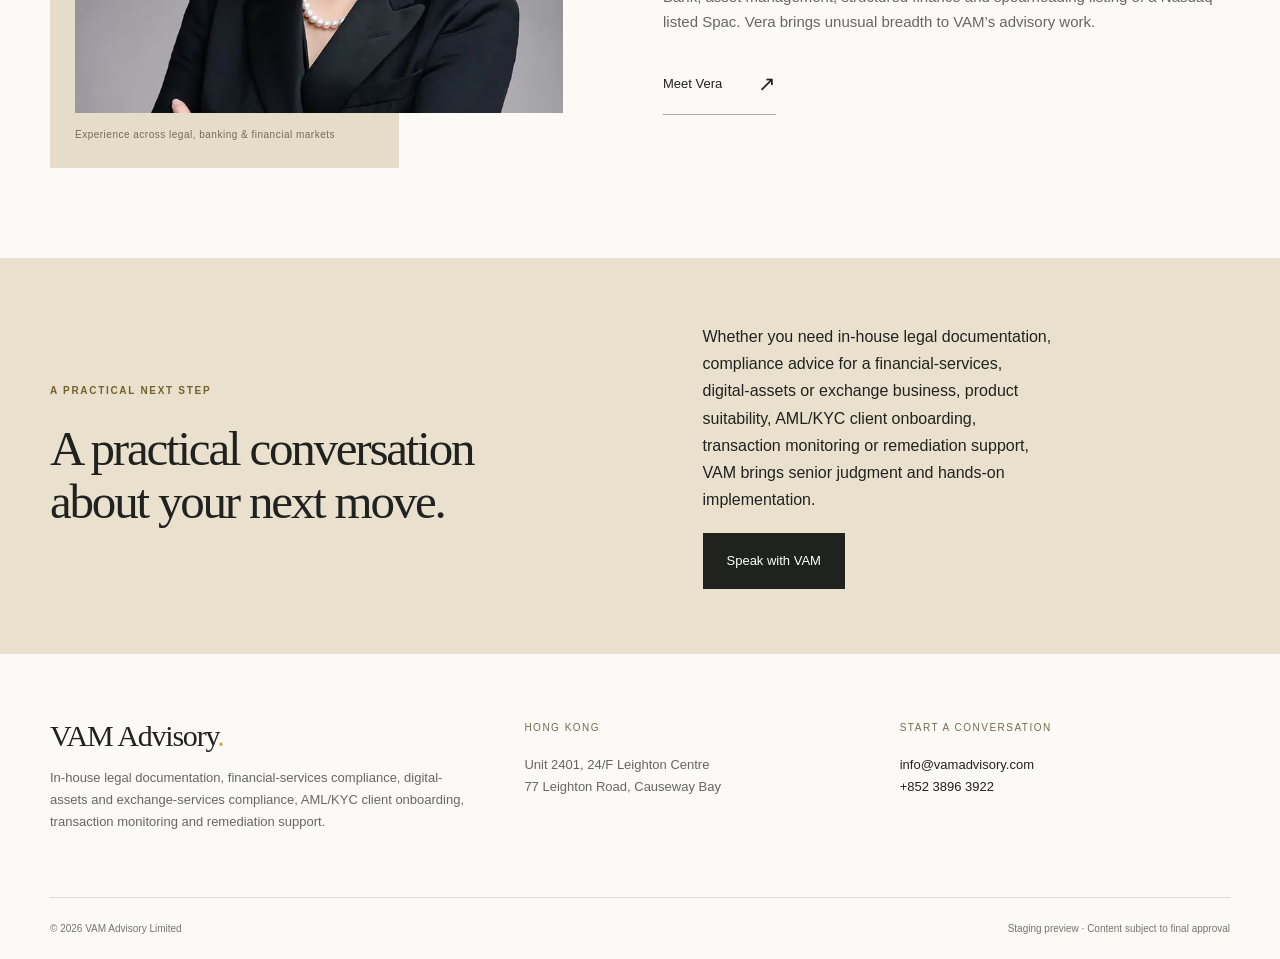
==== commit 23e4416b: "Apply supplied Vera copy and add Toby profile for staging review" ====
--- a/index.html
+++ b/index.html
@@ -1,13 +1,14 @@
-<!doctype html>
-<html lang="en"><head><meta charset="utf-8"><meta name="viewport" content="width=device-width, initial-scale=1">
-<meta name="robots" content="noindex, nofollow, noarchive"><meta name="description" content="VAM Advisory Hong Kong provides legal documentation, litigation support, regulatory compliance, KYC and operational consulting.">
-<meta name="theme-color" content="#181918"><title>Business, legal &amp; compliance consulting | VAM Advisory Hong Kong</title>
-<link rel="stylesheet" href="assets/css/style.css"></head>
+<!DOCTYPE html>
+
+<html lang="en"><head><meta charset="utf-8"/><meta content="width=device-width, initial-scale=1" name="viewport"/>
+<meta content="noindex, nofollow, noarchive" name="robots"/><meta content="VAM Advisory Hong Kong provides legal documentation, litigation support, regulatory compliance, KYC and operational consulting." name="description"/>
+<meta content="#181918" name="theme-color"/><title>Business, legal &amp; compliance consulting | VAM Advisory Hong Kong</title>
+<link href="assets/css/style.css" rel="stylesheet"/></head>
 <body><a class="skip" href="#main">Skip to content</a>
 <div class="review-bar">WEBSITE PREVIEW <span>For review · October 2026</span></div>
-<header class="header"><div class="shell header-inner"><a class="brand" href="index.html" aria-label="VAM Advisory home"><img src="assets/images/vam-logo.png" alt="VAM Advisory" width="250" height="82"></a><nav aria-label="Main navigation"><a aria-current="page" href="index.html">Home</a><a href="services/index.html">Services</a><a href="case-studies/index.html">Case studies</a><a href="team/index.html">Our people</a><a class="nav-contact"  href="contact/index.html">Get in touch <span aria-hidden="true">↗</span></a></nav></div></header>
-<main id="main"><section class="hero shell"><div class="hero-copy"><p class="eyebrow">VAM Advisory · Hong Kong</p><h1>Clear thinking.<br>Practical support.<br><em>Business forward.</em></h1><p class="lead">Legal documentation, litigation support and financial-services consulting, grounded in real business experience.</p><a class="button button-dark" href="services/index.html">Explore our services <span aria-hidden="true">↗</span></a></div><aside class="hero-aside"><span class="large-mark" aria-hidden="true">VAM<span>.</span></span><div class="aside-caption"><span class="small-label">A connected perspective</span><p>Legal understanding.<br>Financial-market experience.<br>Hands-on delivery.</p></div><span class="vertical-line" aria-hidden="true"></span></aside></section>
-<section class="intro-band"><div class="shell intro-grid"><p class="eyebrow">Built around your business</p><h2>From complex requirements<br>to work that gets done.</h2><p>VAM Advisory brings together experience in legal, compliance, financial markets, technology and operations. We help businesses address immediate challenges and put practical frameworks in place for what comes next.</p></div></section>
-<section class="section shell"><div class="section-heading"><div><p class="eyebrow">What we do</p><h2>Expertise with<br>a practical purpose.</h2></div><a class="text-link" href="services/index.html">View all services <span aria-hidden="true">↗</span></a></div><div class="service-list"><a class="service-row" href="services/index.html#service-1"><span class="row-no">01</span><h3>In-house legal documentation & litigation support</h3><p>Practical support for commercial documentation and the coordination of Hong Kong litigation.</p><span class="row-arrow" aria-hidden="true">↗</span></a><a class="service-row" href="services/index.html#service-2"><span class="row-no">02</span><h3>Regulatory licensing & compliance</h3><p>Guidance and hands-on support for financial-services licensing and compliance requirements.</p><span class="row-arrow" aria-hidden="true">↗</span></a><a class="service-row" href="services/index.html#service-3"><span class="row-no">03</span><h3>KYC, AML & client onboarding</h3><p>Review, remediation and ongoing support across the client lifecycle.</p><span class="row-arrow" aria-hidden="true">↗</span></a><a class="service-row" href="services/index.html#service-4"><span class="row-no">04</span><h3>Operations & outsourcing</h3><p>Experienced support for financial-services operations and business projects.</p><span class="row-arrow" aria-hidden="true">↗</span></a></div></section><section class="case-feature"><div class="shell feature-grid"><div><p class="eyebrow">Selected experience / 01</p><h2>Scale. Speed.<br>Ongoing trust.</h2><p>For a large Chinese state-owned brokerage, an urgent KYC remediation project developed into an ongoing outsourcing relationship.</p><a class="text-link light-link" href="case-studies/index.html#case-1">Read the case study <span aria-hidden="true">↗</span></a></div><div class="metric"><strong>75,000</strong><span>client records remediated</span><div class="metric-rule"></div><strong class="metric-small">2 weeks</strong><span>to meet the client’s regulatory deadline</span></div></div></section>
-<section class="section shell founder-grid"><div class="portrait-wrap"><img src="assets/images/vera-tan-team.webp" alt="Vera Tan, Founder and Managing Partner of VAM Advisory" width="720" height="842" loading="lazy"><span class="portrait-caption">Experience across legal, banking &amp; financial markets</span></div><div class="founder-copy"><p class="eyebrow">Meet our founder</p><h2>Vera Tan</h2><p class="role">Founder &amp; Managing Partner</p><p class="lead">A legal foundation.<br>A commercial perspective.</p><p>Vera brings more than 25 years of legal and banking experience, including roles in financial markets, investment and compliance. Her background informs VAM’s approach to documentation, business challenges and implementation.</p><a class="text-link" href="team/vera-tan/index.html">Meet Vera <span aria-hidden="true">↗</span></a></div></section><section class="cta"><div class="shell cta-inner"><div><p class="eyebrow">A practical next step</p><h2>Let’s talk about<br>your business.</h2></div><div><p>Tell us what you need to resolve, improve or put in place.</p><a class="button button-dark" href="contact/index.html">Start a conversation <span aria-hidden="true">↗</span></a></div></div></section></main>
-<footer class="footer"><div class="shell footer-grid"><div><a class="footer-brand" href="index.html">VAM Advisory<span class="gold">.</span></a><p>Business, legal, operations<br>&amp; compliance consulting.</p></div><div><p class="footer-label">Hong Kong</p><p>Unit 2401, 24/F Leighton Centre<br>77 Leighton Road, Causeway Bay</p></div><div><p class="footer-label">Start a conversation</p><a href="mailto:info@vamadvisory.com">info@vamadvisory.com</a><br><a href="tel:+85238963922">+852 3896 3922</a></div></div><div class="shell footer-bottom"><span>© 2026 VAM Advisory Limited</span><span>Staging preview · Content subject to final approval</span></div></footer></body></html>+<header class="header"><div class="shell header-inner"><a aria-label="VAM Advisory home" class="brand" href="index.html"><img alt="VAM Advisory" height="82" src="assets/images/vam-logo.png" width="250"/></a><nav aria-label="Main navigation"><a aria-current="page" href="index.html">Home</a><a href="services/index.html">Services</a><a href="case-studies/index.html">Case studies</a><a href="team/index.html">Our people</a><a class="nav-contact" href="contact/index.html">Get in touch <span aria-hidden="true">↗</span></a></nav></div></header>
+<main id="main"><section class="hero shell"><div class="hero-copy"><p class="eyebrow">VAM ADVISORY | HONG KONG</p><h1>Regulatory confidence. Commercial momentum.</h1><p class="lead">VAM Advisory supports financial institutions, digital-asset businesses and investors through in-house legal documentation; financial-services, digital-assets and exchange-services compliance advisory; product suitability; AML/KYC client onboarding; transaction monitoring; and remediation support.</p><a class="button button-dark" href="services/index.html">Explore our services <span aria-hidden="true">↗</span></a></div><aside class="hero-aside"><span aria-hidden="true" class="large-mark">VAM<span>.</span></span><div class="aside-caption"><span class="small-label">A connected perspective</span><p>In-house legal documentation. | Compliance advisory. | AML/KYC client onboarding, transaction monitoring and remediation support.</p></div><span aria-hidden="true" class="vertical-line"></span></aside></section>
+<section class="intro-band"><div class="shell intro-grid"><p class="eyebrow">BUILT FOR COMPLEX FINANCIAL SERVICES</p><h2>Advice that reaches implementation.</h2><p>VAM combines in-house legal, regulatory, markets, product and operational experience. We help clients document, advise on compliance, assess suitability, strengthen client onboarding and transaction monitoring, and deliver remediation support.</p></div></section>
+<section class="section shell"><div class="section-heading"><div><p class="eyebrow">WHAT WE DO</p><h2>The work behind confident decisions.</h2></div><a class="text-link" href="services/index.html">View all services <span aria-hidden="true">↗</span></a></div><div class="service-list"><a class="service-row" href="services/index.html#service-1"><span class="row-no">01</span><h3>Legal documentation, transactions and dispute support.</h3><p>In-house legal documentation across the full financial-services lifecycle, including ISDA and other derivatives documents, fund and placement documents, account-opening and related terms and conditions documents, electronic trading agreements, distribution agreements, side letters, termsheets, risk disclosures and corporate commercial agreements. We also provide practical support in connection with disputes, litigation and regulatory investigations.</p><span aria-hidden="true" class="row-arrow">↗</span></a><a class="service-row" href="services/index.html#service-2"><span class="row-no">02</span><h3>Financial-services compliance advisory</h3><p>Licensing, policy frameworks, regulatory engagement, digital-assets and exchange-services compliance, remediation and project implementation.</p><span aria-hidden="true" class="row-arrow">↗</span></a><a class="service-row" href="services/index.html#service-3"><span class="row-no">03</span><h3>Product governance and suitability</h3><p>Product suitability matrix, risk assessment and related kyc framework.</p><span aria-hidden="true" class="row-arrow">↗</span></a><a class="service-row" href="services/index.html#service-4"><span class="row-no">04</span><h3>AML/KYC client onboarding and transaction monitoring</h3><p>Client onboarding, KYC onboarding, AML controls, transaction-monitoring alert review and triage, escalation and remediation.</p><span aria-hidden="true" class="row-arrow">↗</span></a><a class="service-row" href="services/index.html#service-5"><span class="row-no">05</span><h3>Digital assets and exchange services</h3><p>Virtual-asset and exchange compliance, suitability, disclosures and operating controls.</p><span aria-hidden="true" class="row-arrow">↗</span></a><a class="service-row" href="services/index.html#service-6"><span class="row-no">06</span><h3>Remediation and implementation</h3><p>Closing findings, rebuilding processes and implementation of regulatory compliant processes and procedures.</p><span aria-hidden="true" class="row-arrow">↗</span></a></div></section><section class="case-feature"><div class="shell feature-grid"><div><p class="eyebrow">SUCCESS CASES </p><h2>Trusted with high-stakes change.</h2><p>From a 75,000-record KYC remediation completed within two weeks to virtual-asset suitability frameworks, ongoing know your client onboarding support,  new-product governance framework for private banking, VAM turns regulatory requirements into workable business solutions.</p><a class="text-link light-link" href="case-studies/index.html#case-1">View success cases</a></div><div class="metric"><strong>75,000</strong><span>client records remediated</span><div class="metric-rule"></div><strong class="metric-small">Two weeks</strong><span>to regulatory deadline</span><div class="metric-rule"></div><span>Ongoing KYC and onboarding support</span></div></div></section>
+<section class="section shell founder-grid"><div class="portrait-wrap"><img alt="Vera Tan, Founder and Managing Partner of VAM Advisory" height="842" loading="lazy" src="assets/images/vera-tan-team.webp" width="720"/><span class="portrait-caption">Experience across legal, banking &amp; financial markets</span></div><div class="founder-copy"><p class="eyebrow">MEET THE FOUNDER</p><h2>Vera Tan</h2><p class="role">Founder &amp; Managing Partner</p><p class="lead">Senior judgment, built in.</p><p>Founder and Managing Partner Vera Tan is a former Hong Kong barrister and senior banking and compliance executive. Her career spans Goldman Sachs, Deutsche Bank, asset management, structured finance and spearheading listing of a Nasdaq listed Spac. Vera brings unusual breadth to VAM’s advisory work.</p><a class="text-link" href="team/vera-tan/index.html">Meet Vera <span aria-hidden="true">↗</span></a></div></section><section class="cta"><div class="shell cta-inner"><div><p class="eyebrow">A practical next step</p><h2>A practical conversation about your next move.</h2></div><div><p>Whether you need in-house legal documentation, compliance advice for a financial-services, digital-assets or exchange business, product suitability, AML/KYC client onboarding, transaction monitoring or remediation support, VAM brings senior judgment and hands-on implementation.</p><a class="button button-dark" href="contact/index.html">Speak with VAM</a></div></div></section></main>
+<footer class="footer"><div class="shell footer-grid"><div><a class="footer-brand" href="index.html">VAM Advisory<span class="gold">.</span></a><p>In-house legal documentation, financial-services compliance, digital-assets and exchange-services compliance, AML/KYC client onboarding, transaction monitoring and remediation support.</p></div><div><p class="footer-label">Hong Kong</p><p>Unit 2401, 24/F Leighton Centre<br/>77 Leighton Road, Causeway Bay</p></div><div><p class="footer-label">Start a conversation</p><a href="mailto:info@vamadvisory.com">info@vamadvisory.com</a><br/><a href="tel:+85238963922">+852 3896 3922</a></div></div><div class="shell footer-bottom"><span>© 2026 VAM Advisory Limited</span><span>Staging preview · Content subject to final approval</span></div></footer></body></html>
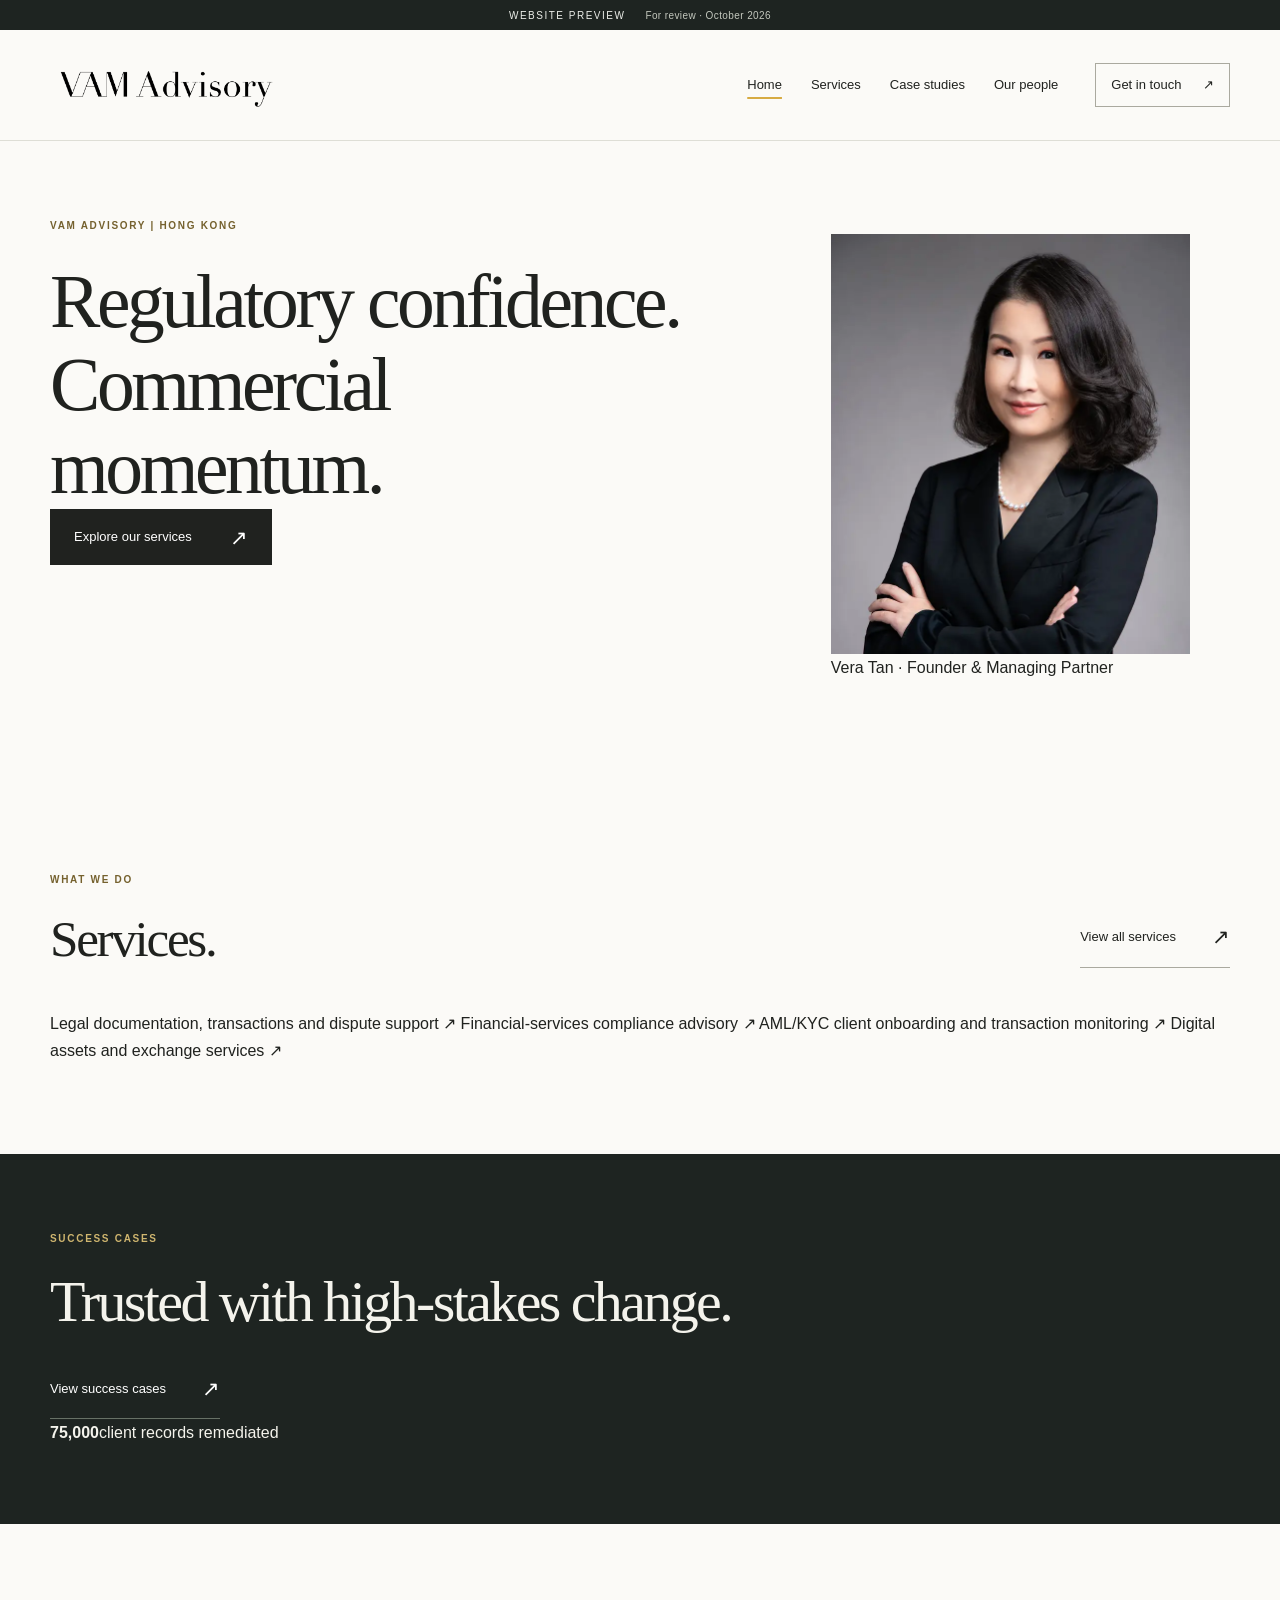
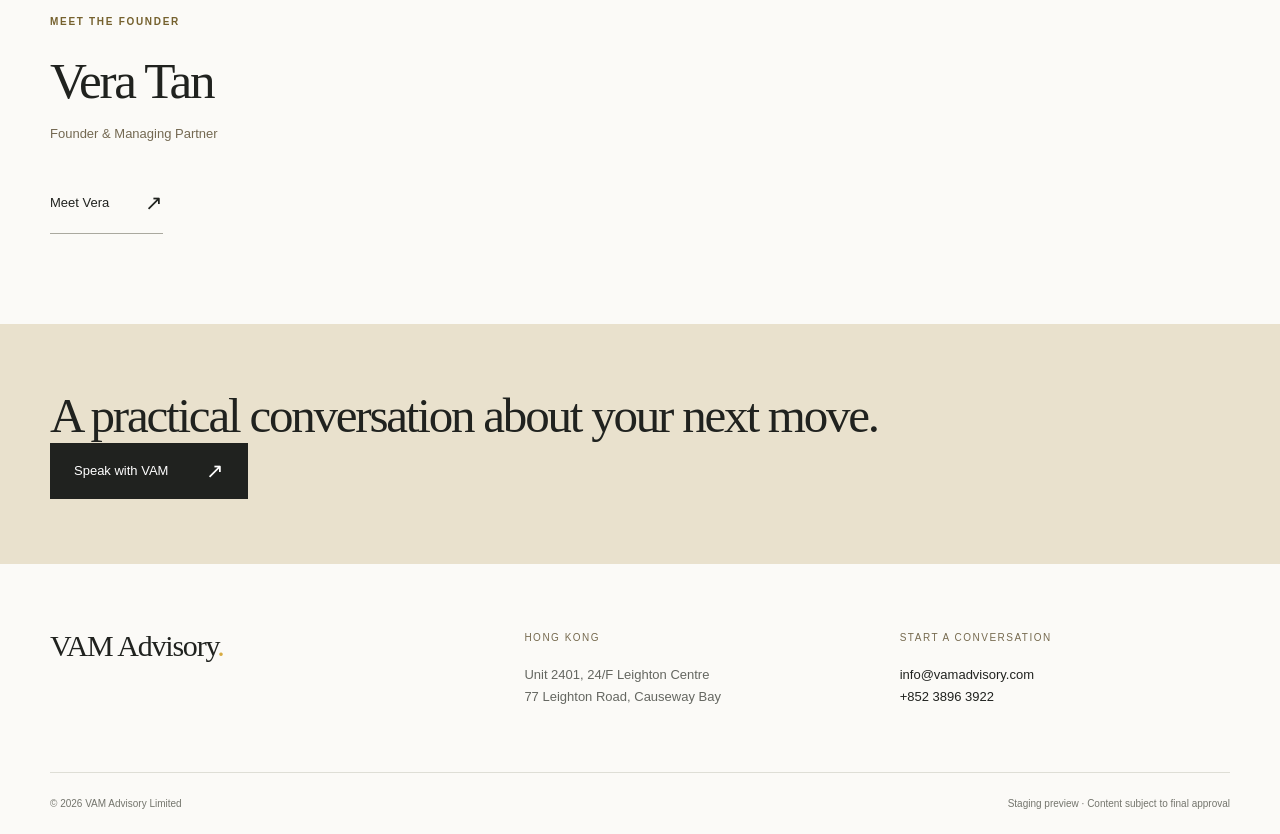
==== commit b1f4afe8: "Simplify homepage copy and feature existing founder image for Vera review" ====
--- a/index.html
+++ b/index.html
@@ -7,8 +7,38 @@
 <body><a class="skip" href="#main">Skip to content</a>
 <div class="review-bar">WEBSITE PREVIEW <span>For review · October 2026</span></div>
 <header class="header"><div class="shell header-inner"><a aria-label="VAM Advisory home" class="brand" href="index.html"><img alt="VAM Advisory" height="82" src="assets/images/vam-logo.png" width="250"/></a><nav aria-label="Main navigation"><a aria-current="page" href="index.html">Home</a><a href="services/index.html">Services</a><a href="case-studies/index.html">Case studies</a><a href="team/index.html">Our people</a><a class="nav-contact" href="contact/index.html">Get in touch <span aria-hidden="true">↗</span></a></nav></div></header>
-<main id="main"><section class="hero shell"><div class="hero-copy"><p class="eyebrow">VAM ADVISORY | HONG KONG</p><h1>Regulatory confidence. Commercial momentum.</h1><p class="lead">VAM Advisory supports financial institutions, digital-asset businesses and investors through in-house legal documentation; financial-services, digital-assets and exchange-services compliance advisory; product suitability; AML/KYC client onboarding; transaction monitoring; and remediation support.</p><a class="button button-dark" href="services/index.html">Explore our services <span aria-hidden="true">↗</span></a></div><aside class="hero-aside"><span aria-hidden="true" class="large-mark">VAM<span>.</span></span><div class="aside-caption"><span class="small-label">A connected perspective</span><p>In-house legal documentation. | Compliance advisory. | AML/KYC client onboarding, transaction monitoring and remediation support.</p></div><span aria-hidden="true" class="vertical-line"></span></aside></section>
-<section class="intro-band"><div class="shell intro-grid"><p class="eyebrow">BUILT FOR COMPLEX FINANCIAL SERVICES</p><h2>Advice that reaches implementation.</h2><p>VAM combines in-house legal, regulatory, markets, product and operational experience. We help clients document, advise on compliance, assess suitability, strengthen client onboarding and transaction monitoring, and deliver remediation support.</p></div></section>
-<section class="section shell"><div class="section-heading"><div><p class="eyebrow">WHAT WE DO</p><h2>The work behind confident decisions.</h2></div><a class="text-link" href="services/index.html">View all services <span aria-hidden="true">↗</span></a></div><div class="service-list"><a class="service-row" href="services/index.html#service-1"><span class="row-no">01</span><h3>Legal documentation, transactions and dispute support.</h3><p>In-house legal documentation across the full financial-services lifecycle, including ISDA and other derivatives documents, fund and placement documents, account-opening and related terms and conditions documents, electronic trading agreements, distribution agreements, side letters, termsheets, risk disclosures and corporate commercial agreements. We also provide practical support in connection with disputes, litigation and regulatory investigations.</p><span aria-hidden="true" class="row-arrow">↗</span></a><a class="service-row" href="services/index.html#service-2"><span class="row-no">02</span><h3>Financial-services compliance advisory</h3><p>Licensing, policy frameworks, regulatory engagement, digital-assets and exchange-services compliance, remediation and project implementation.</p><span aria-hidden="true" class="row-arrow">↗</span></a><a class="service-row" href="services/index.html#service-3"><span class="row-no">03</span><h3>Product governance and suitability</h3><p>Product suitability matrix, risk assessment and related kyc framework.</p><span aria-hidden="true" class="row-arrow">↗</span></a><a class="service-row" href="services/index.html#service-4"><span class="row-no">04</span><h3>AML/KYC client onboarding and transaction monitoring</h3><p>Client onboarding, KYC onboarding, AML controls, transaction-monitoring alert review and triage, escalation and remediation.</p><span aria-hidden="true" class="row-arrow">↗</span></a><a class="service-row" href="services/index.html#service-5"><span class="row-no">05</span><h3>Digital assets and exchange services</h3><p>Virtual-asset and exchange compliance, suitability, disclosures and operating controls.</p><span aria-hidden="true" class="row-arrow">↗</span></a><a class="service-row" href="services/index.html#service-6"><span class="row-no">06</span><h3>Remediation and implementation</h3><p>Closing findings, rebuilding processes and implementation of regulatory compliant processes and procedures.</p><span aria-hidden="true" class="row-arrow">↗</span></a></div></section><section class="case-feature"><div class="shell feature-grid"><div><p class="eyebrow">SUCCESS CASES </p><h2>Trusted with high-stakes change.</h2><p>From a 75,000-record KYC remediation completed within two weeks to virtual-asset suitability frameworks, ongoing know your client onboarding support,  new-product governance framework for private banking, VAM turns regulatory requirements into workable business solutions.</p><a class="text-link light-link" href="case-studies/index.html#case-1">View success cases</a></div><div class="metric"><strong>75,000</strong><span>client records remediated</span><div class="metric-rule"></div><strong class="metric-small">Two weeks</strong><span>to regulatory deadline</span><div class="metric-rule"></div><span>Ongoing KYC and onboarding support</span></div></div></section>
-<section class="section shell founder-grid"><div class="portrait-wrap"><img alt="Vera Tan, Founder and Managing Partner of VAM Advisory" height="842" loading="lazy" src="assets/images/vera-tan-team.webp" width="720"/><span class="portrait-caption">Experience across legal, banking &amp; financial markets</span></div><div class="founder-copy"><p class="eyebrow">MEET THE FOUNDER</p><h2>Vera Tan</h2><p class="role">Founder &amp; Managing Partner</p><p class="lead">Senior judgment, built in.</p><p>Founder and Managing Partner Vera Tan is a former Hong Kong barrister and senior banking and compliance executive. Her career spans Goldman Sachs, Deutsche Bank, asset management, structured finance and spearheading listing of a Nasdaq listed Spac. Vera brings unusual breadth to VAM’s advisory work.</p><a class="text-link" href="team/vera-tan/index.html">Meet Vera <span aria-hidden="true">↗</span></a></div></section><section class="cta"><div class="shell cta-inner"><div><p class="eyebrow">A practical next step</p><h2>A practical conversation about your next move.</h2></div><div><p>Whether you need in-house legal documentation, compliance advice for a financial-services, digital-assets or exchange business, product suitability, AML/KYC client onboarding, transaction monitoring or remediation support, VAM brings senior judgment and hands-on implementation.</p><a class="button button-dark" href="contact/index.html">Speak with VAM</a></div></div></section></main>
-<footer class="footer"><div class="shell footer-grid"><div><a class="footer-brand" href="index.html">VAM Advisory<span class="gold">.</span></a><p>In-house legal documentation, financial-services compliance, digital-assets and exchange-services compliance, AML/KYC client onboarding, transaction monitoring and remediation support.</p></div><div><p class="footer-label">Hong Kong</p><p>Unit 2401, 24/F Leighton Centre<br/>77 Leighton Road, Causeway Bay</p></div><div><p class="footer-label">Start a conversation</p><a href="mailto:info@vamadvisory.com">info@vamadvisory.com</a><br/><a href="tel:+85238963922">+852 3896 3922</a></div></div><div class="shell footer-bottom"><span>© 2026 VAM Advisory Limited</span><span>Staging preview · Content subject to final approval</span></div></footer></body></html>
+<main id="main">
+<section class="hero shell home-hero">
+  <div class="hero-copy">
+    <p class="eyebrow">VAM ADVISORY | HONG KONG</p>
+    <h1>Regulatory confidence.<br>Commercial momentum.</h1>
+    <a class="button button-dark" href="services/index.html">Explore our services <span aria-hidden="true">↗</span></a>
+  </div>
+  <figure class="home-hero-image">
+    <img src="assets/images/vera-tan-team.webp" alt="Vera Tan, Founder and Managing Partner of VAM Advisory" width="720" height="842" fetchpriority="high">
+    <figcaption>Vera Tan · Founder &amp; Managing Partner</figcaption>
+  </figure>
+</section>
+<section class="section shell home-services">
+  <div class="section-heading"><div><p class="eyebrow">WHAT WE DO</p><h2>Services.</h2></div><a class="text-link" href="services/index.html">View all services <span aria-hidden="true">↗</span></a></div>
+  <div class="home-service-grid">
+    <a class="home-service-link" href="services/index.html#service-1">Legal documentation, transactions and dispute support <span aria-hidden="true">↗</span></a>
+    <a class="home-service-link" href="services/index.html#service-2">Financial-services compliance advisory <span aria-hidden="true">↗</span></a>
+    <a class="home-service-link" href="services/index.html#service-4">AML/KYC client onboarding and transaction monitoring <span aria-hidden="true">↗</span></a>
+    <a class="home-service-link" href="services/index.html#service-5">Digital assets and exchange services <span aria-hidden="true">↗</span></a>
+  </div>
+</section>
+<section class="case-feature home-case"><div class="shell home-case-inner">
+  <div><p class="eyebrow">SUCCESS CASES</p><h2>Trusted with high-stakes change.</h2><a class="text-link light-link" href="case-studies/index.html">View success cases <span aria-hidden="true">↗</span></a></div>
+  <div class="home-case-stat"><strong>75,000</strong><span>client records remediated</span></div>
+</div></section>
+<section class="section shell home-founder">
+  <div><p class="eyebrow">MEET THE FOUNDER</p><h2>Vera Tan</h2><p class="role">Founder &amp; Managing Partner</p></div>
+  <a class="text-link" href="team/vera-tan/index.html">Meet Vera <span aria-hidden="true">↗</span></a>
+</section>
+<section class="cta home-cta"><div class="shell home-cta-inner">
+  <h2>A practical conversation about your next move.</h2>
+  <a class="button button-dark" href="contact/index.html">Speak with VAM <span aria-hidden="true">↗</span></a>
+</div></section>
+</main>
+<footer class="footer"><div class="shell footer-grid"><div><a class="footer-brand" href="index.html">VAM Advisory<span class="gold">.</span></a></div><div><p class="footer-label">Hong Kong</p><p>Unit 2401, 24/F Leighton Centre<br/>77 Leighton Road, Causeway Bay</p></div><div><p class="footer-label">Start a conversation</p><a href="mailto:info@vamadvisory.com">info@vamadvisory.com</a><br/><a href="tel:+85238963922">+852 3896 3922</a></div></div><div class="shell footer-bottom"><span>© 2026 VAM Advisory Limited</span><span>Staging preview · Content subject to final approval</span></div></footer></body></html>
